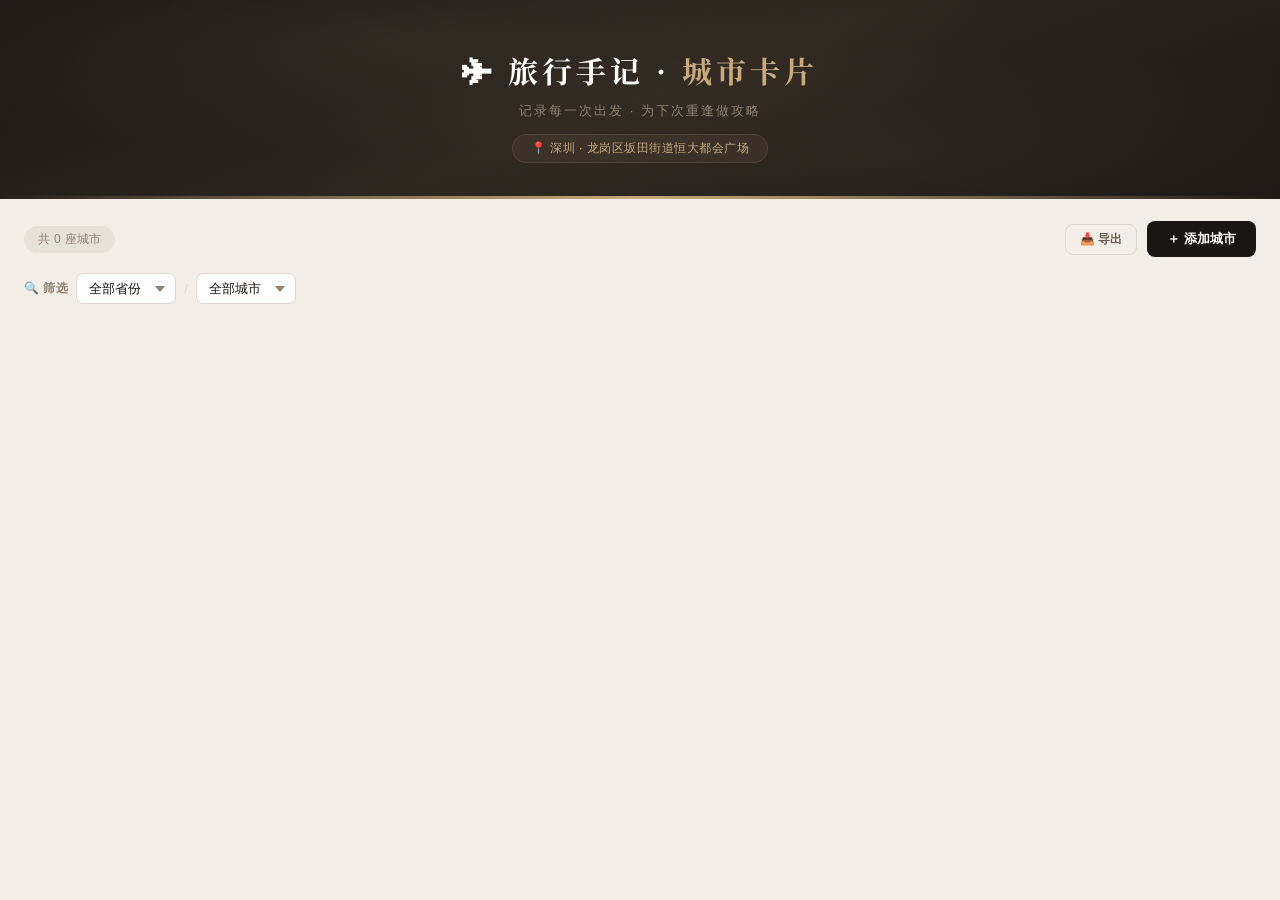
==== index.html @ 2ef93864 "fix: 添加内嵌数据恢复 + localStorage 缓存 — Supabase 离线时也能显示数据" ====
<!DOCTYPE html>
<html lang="zh-CN">
<head>
<meta charset="UTF-8">
<meta name="viewport" content="width=device-width, initial-scale=1.0">
<title>旅行手记 · 城市卡片</title>
<link rel="manifest" href="manifest.json">
<meta name="theme-color" content="#1a1614">
<meta name="apple-mobile-web-app-capable" content="yes">
<meta name="apple-mobile-web-app-status-bar-style" content="black-translucent">
<link rel="apple-touch-icon" href="icon-192.png">
<link rel="preconnect" href="https://fonts.googleapis.com">
<link href="https://fonts.googleapis.com/css2?family=Noto+Serif+SC:wght@600;700&display=swap" rel="stylesheet">
<style>
  *, *::before, *::after { margin: 0; padding: 0; box-sizing: border-box; }

  body {
    font-family: -apple-system, "PingFang SC", "Microsoft YaHei", "Helvetica Neue", sans-serif;
    background: #f3efe8;
    color: #1a1614;
    min-height: 100vh;
  }

  /* ===== Header ===== */
  .header {
    background: linear-gradient(160deg, #1a1614 0%, #2d261f 50%, #1a1614 100%);
    padding: 48px 24px 36px;
    text-align: center;
    position: relative;
    overflow: hidden;
  }
  .header::after {
    content: '';
    position: absolute; bottom: 0; left: 0; right: 0;
    height: 3px;
    background: linear-gradient(90deg, transparent, #c8a97e, transparent);
  }
  .header::before {
    content: '';
    position: absolute; inset: 0;
    background:
      radial-gradient(ellipse at 30% 20%, rgba(200,169,126,0.07) 0%, transparent 50%),
      radial-gradient(ellipse at 70% 80%, rgba(200,169,126,0.05) 0%, transparent 50%);
  }
  .header h1 {
    font-size: 30px; font-weight: 700; color: #fff;
    letter-spacing: 4px; position: relative;
    font-family: "Noto Serif SC", serif;
  }
  .header h1 span { color: #c8a97e; }
  .header .sub {
    color: #908070; margin-top: 10px;
    font-size: 13px; letter-spacing: 2px; position: relative;
  }
  .header .home-tag {
    display: inline-block; margin-top: 14px;
    padding: 5px 18px;
    background: rgba(200,169,126,0.08);
    border: 1px solid rgba(200,169,126,0.15);
    border-radius: 20px;
    color: #c8a97e; font-size: 12px;
    letter-spacing: 0.5px; position: relative;
  }

  /* ===== Toolbar ===== */
  .toolbar {
    max-width: 1280px; margin: 0 auto; padding: 22px 24px 0;
    display: flex; justify-content: flex-end; align-items: center; gap: 10px; flex-wrap: wrap;
  }
  .city-count {
    font-size: 12px; color: #908070; margin-right: auto;
    background: #e8e1d8; padding: 5px 14px; border-radius: 20px;
    letter-spacing: 0.3px;
  }
  .btn {
    padding: 9px 20px; border: none; border-radius: 8px;
    cursor: pointer; font-size: 13px; font-weight: 600;
    transition: all 0.25s; display: inline-flex; align-items: center; gap: 5px;
  }
  .btn-primary {
    background: #1a1614; color: #fff;
  }
  .btn-primary:hover { background: #2d261f; transform: translateY(-1px); box-shadow: 0 4px 16px rgba(26,22,20,0.2); }
  .btn-outline { background: transparent; color: #6b5d4f; border: 1px solid #ddd6ce; }
  .btn-outline:hover { background: #e8e1d8; border-color: #c8b8a8; }
  .btn-gold { background: #c8a97e; color: #fff; }
  .btn-gold:hover { background: #b8956a; transform: translateY(-1px); box-shadow: 0 4px 12px rgba(200,169,126,0.3); }
  .btn-sm { padding: 6px 14px; font-size: 12px; }

  /* ===== Filter Bar ===== */
  .filter-bar {
    max-width: 1280px; margin: 16px auto 0; padding: 0 24px;
    display: flex; align-items: center; gap: 8px;
  }
  .filter-bar label {
    font-size: 12px; font-weight: 600; color: #908070;
    letter-spacing: 0.5px; white-space: nowrap;
  }
  .filter-bar select {
    padding: 7px 28px 7px 12px; border: 1px solid #ddd6ce;
    border-radius: 7px; font-size: 13px; font-family: inherit;
    background: #fff url("data:image/svg+xml,%3Csvg xmlns='http://www.w3.org/2000/svg' width='10' height='6'%3E%3Cpath d='M0 0l5 6 5-6z' fill='%23908070'/%3E%3C/svg%3E") no-repeat right 10px center;
    cursor: pointer; transition: all 0.2s; min-width: 100px;
    appearance: none; color: #1a1614;
  }
  .filter-bar select:focus { outline: none; border-color: #c8a97e; box-shadow: 0 0 0 3px rgba(200,169,126,0.1); }
  .filter-bar .sep { color: #ddd6ce; font-size: 13px; }

  /* ===== Grid ===== */
  .grid {
    max-width: 1280px; margin: 20px auto; padding: 0 24px 48px;
    display: grid; grid-template-columns: repeat(auto-fill, minmax(370px, 1fr)); gap: 20px;
  }

  /* ===== Card ===== */
  .card {
    background: #fff; border-radius: 14px; overflow: hidden;
    box-shadow: 0 1px 3px rgba(0,0,0,0.04), 0 6px 20px rgba(0,0,0,0.05);
    transition: transform 0.3s, box-shadow 0.3s;
    position: relative;
  }
  .card::before {
    content: ''; position: absolute; top: 0; left: 0; right: 0;
    height: 3px;
    background: linear-gradient(90deg, #c8a97e, #dcc4a0, #c8a97e);
    opacity: 0;
    transition: opacity 0.3s;
  }
  .card:hover { transform: translateY(-4px); box-shadow: 0 6px 16px rgba(0,0,0,0.06), 0 16px 48px rgba(0,0,0,0.08); }
  .card:hover::before { opacity: 1; }

  .card-head {
    padding: 22px 22px 16px;
    background: linear-gradient(135deg, #faf8f6, #f3efe8);
    display: flex; justify-content: space-between; align-items: flex-start;
  }
  .card-head .name {
    font-size: 22px; font-weight: 700; color: #1a1614;
    letter-spacing: 1px;
  }
  .card-head .name-en {
    font-size: 11px; color: #b0a090; letter-spacing: 1.5px;
    margin-top: 2px; text-transform: uppercase; font-weight: 500;
  }

  .card-actions { display: flex; gap: 4px; opacity: 0; transition: opacity 0.25s; }
  .card:hover .card-actions { opacity: 1; }
  .btn-icon {
    width: 28px; height: 28px; border: none; border-radius: 6px;
    cursor: pointer; font-size: 13px; transition: all 0.2s;
    background: transparent; color: #b0a090;
    display: flex; align-items: center; justify-content: center;
  }
  .btn-icon:hover { background: #fff; color: #1a1614; }
  .btn-icon.danger:hover { background: #fde8e8; color: #dc2626; }

  .card-body { padding: 16px 22px 22px; display: flex; flex-direction: column; gap: 10px; }

  /* ===== Distance ===== */
  .info-block.distance {
    background: linear-gradient(135deg, #faf8f6, #f3efe8);
    padding: 13px 16px; border-radius: 10px;
    border-left: 3px solid #c8a97e;
  }
  .info-block.distance .label {
    font-size: 11px; font-weight: 600; color: #908070;
    letter-spacing: 0.5px; margin-bottom: 4px;
    display: flex; align-items: center; gap: 4px;
  }
  .info-block.distance .label .route { color: #c8a97e; font-weight: 700; }
  .info-block.distance .value { font-size: 15px; font-weight: 600; color: #1a1614; }

  /* ===== Info Grid ===== */
  .info-grid { display: grid; grid-template-columns: 1fr 1fr; gap: 8px; }
  .info-cell {
    background: #faf8f6; border-radius: 10px; padding: 11px 13px;
    transition: background 0.15s;
  }
  .info-cell:hover { background: #f3efe8; }
  .info-cell.full { grid-column: 1 / -1; }

  .info-cell .label {
    font-size: 10px; font-weight: 700; color: #b0a090;
    letter-spacing: 0.8px; margin-bottom: 6px;
    text-transform: uppercase; display: flex; align-items: center; gap: 4px;
  }

  /* ===== Place Entries ===== */
  .place-list { display: flex; flex-direction: column; gap: 5px; }

  .place-entry {
    background: #fff; border-radius: 7px; padding: 7px 10px;
    border-left: 3px solid #e0d7ce;
    width: 100%; transition: background 0.15s;
  }
  .place-entry:hover { background: #faf8f6; }
  a.place-entry { text-decoration: none; color: inherit; display: block; cursor: pointer; }
  a.place-entry:hover { background: #e4dcd2; border-left-color: #c8a97e; }
  a.place-entry .p-addr::after { content: ' ↗'; font-size: 10px; color: #c8a97e; }
  .place-entry .p-name { font-size: 13px; font-weight: 600; color: #1a1614; }
  .place-entry .p-addr {
    font-size: 11px; color: #6b5d4f; margin-top: 2px;
    line-height: 1.4; padding-left: 2px;
  }
  .place-entry .p-addr::before { content: '📍 '; }

  .place-entry.no-addr {
    border-left-color: #ddd6ce; padding: 5px 10px;
    display: inline-block; width: auto;
  }
  .place-entry.no-addr .p-name { font-size: 13px; font-weight: 500; }
  a.place-entry.no-addr { cursor: pointer; text-decoration: none; color: inherit; display: inline-block; }
  a.place-entry.no-addr:hover { background: #e4dcd2; border-left-color: #c8a97e; }
  a.place-entry.no-addr .p-name::after { content: " ↗"; font-size: 10px; color: #c8a97e; }

  .tag-list { display: flex; flex-wrap: wrap; gap: 4px; }
  .tag {
    display: inline-block; background: #fff; padding: 3px 9px;
    border-radius: 5px; font-size: 12px; color: #1a1614;
    box-shadow: 0 1px 2px rgba(0,0,0,0.04);
    transition: background 0.15s;
  }
  .tag:hover { background: #f3efe8; }

  .text-value { font-size: 13px; line-height: 1.5; color: #1a1614; }

  .info-cell.full .place-list { flex-direction: row; flex-wrap: wrap; }
  .info-cell.full .place-entry { width: auto; flex: 1 1 auto; min-width: 130px; }

  /* ===== Province Section ===== */
  .province-header {
    grid-column: 1 / -1;
    display: flex; align-items: center; gap: 12px;
    margin: 12px 0 4px; padding: 14px 0 0;
    position: relative;
  }
  .province-header::before {
    content: ''; position: absolute; top: 0; left: 0; right: 0;
    height: 1px;
    background: linear-gradient(90deg, #e0d7ce, #e0d7ce 60%, transparent);
  }
  .province-header:first-of-type::before { display: none; }
  .province-header:first-of-type { margin-top: 0; }

  .province-header .icon {
    width: 30px; height: 30px;
    background: linear-gradient(135deg, #c8a97e, #b8956a);
    border-radius: 7px;
    display: flex; align-items: center; justify-content: center;
    font-size: 15px; color: #fff; flex-shrink: 0;
  }
  .province-header .name {
    font-size: 16px; font-weight: 700; color: #1a1614;
    letter-spacing: 1px;
  }
  .province-header .count {
    font-size: 11px; color: #908070;
    background: #e8e1d8; padding: 2px 10px; border-radius: 10px;
    margin-left: auto; font-weight: 500;
  }

  /* ===== Loading ===== */
  .loading-state {
    grid-column: 1 / -1; text-align: center;
    padding: 80px 20px; color: #b0a090;
    display: none;
  }
  .loading-state.show { display: block; }
  .loading-state .spinner {
    width: 28px; height: 28px; margin: 0 auto 14px;
    border: 3px solid #e8e1d8;
    border-top-color: #c8a97e;
    border-radius: 50%;
    animation: spin 0.8s linear infinite;
  }
  @keyframes spin { to { transform: rotate(360deg); } }

  /* ===== Empty ===== */
  .empty-state {
    grid-column: 1 / -1; text-align: center;
    padding: 80px 20px; color: #b0a090;
  }
  .empty-state .icon { font-size: 48px; margin-bottom: 14px; opacity: 0.6; }
  .empty-state h3 { font-size: 17px; color: #6b5d4f; margin-bottom: 6px; font-weight: 600; }

  /* ===== Modal ===== */
  .modal-overlay {
    display: none; position: fixed; inset: 0;
    background: rgba(26,22,20,0.5); z-index: 100;
    align-items: flex-start; justify-content: center;
    backdrop-filter: blur(6px); padding: 40px 20px;
    overflow-y: auto;
  }
  .modal-overlay.active { display: flex; }

  .modal {
    background: #fff; border-radius: 16px;
    width: 100%; max-width: 580px;
    margin-top: 20px;
    box-shadow: 0 25px 80px rgba(26,22,20,0.2);
    overflow: hidden;
    animation: modalIn 0.25s ease-out;
  }
  @keyframes modalIn {
    from { opacity: 0; transform: translateY(20px); }
    to { opacity: 1; transform: translateY(0); }
  }

  .modal-head {
    padding: 20px 28px 16px;
    border-bottom: 1px solid #eee8e0;
    display: flex; justify-content: space-between; align-items: center;
  }
  .modal-head .title { font-size: 17px; font-weight: 700; color: #1a1614; }
  .modal-head .close-btn {
    width: 28px; height: 28px; border: none; border-radius: 6px;
    background: transparent; cursor: pointer; font-size: 16px;
    color: #b0a090; transition: all 0.15s;
    display: flex; align-items: center; justify-content: center;
  }
  .modal-head .close-btn:hover { background: #f3efe8; color: #1a1614; }

  .modal-body { padding: 22px 28px 28px; max-height: 70vh; overflow-y: auto; }

  /* ===== Smart Paste ===== */
  .smart-paste {
    background: #faf8f6; border-radius: 10px; overflow: hidden;
    margin-bottom: 20px; border: 1px solid #eee8e0;
  }
  .smart-paste-header {
    padding: 12px 16px; cursor: pointer;
    display: flex; justify-content: space-between; align-items: center;
    user-select: none; font-size: 13px; font-weight: 600; color: #6b5d4f;
    transition: background 0.15s;
  }
  .smart-paste-header:hover { background: #f3efe8; }
  .smart-paste-header .arrow { transition: transform 0.2s; font-size: 11px; color: #b0a090; }
  .smart-paste-header.open .arrow { transform: rotate(90deg); }

  .smart-paste-body { display: none; padding: 0 16px 16px; }
  .smart-paste-body.open { display: block; }

  .smart-paste textarea {
    width: 100%; padding: 12px; border: 1px solid #ddd6ce;
    border-radius: 8px; font-size: 13px; font-family: inherit;
    background: #fff; resize: vertical; min-height: 140px; line-height: 1.6;
    transition: border 0.2s;
  }
  .smart-paste textarea:focus { outline: none; border-color: #c8a97e; box-shadow: 0 0 0 3px rgba(200,169,126,0.08); }
  .smart-paste .hint {
    font-size: 11px; color: #908070; margin: 8px 0 10px; line-height: 1.6;
  }
  .smart-paste .hint code {
    background: #e8e1d8; padding: 1px 6px; border-radius: 3px; font-size: 11px; color: #6b5d4f;
  }
  .smart-paste-actions { display: flex; gap: 8px; }

  /* ===== Form ===== */
  .form-section-title {
    font-size: 12px; font-weight: 700; color: #6b5d4f;
    margin-bottom: 14px; letter-spacing: 0.5px;
    display: flex; align-items: center; gap: 6px;
  }
  .form-section-title::after { content: ''; flex: 1; height: 1px; background: #eee8e0; margin-left: 8px; }

  .form-group { margin-bottom: 14px; }
  .form-group:last-child { margin-bottom: 0; }
  .form-group label {
    display: block; font-size: 12px; font-weight: 600;
    color: #6b5d4f; margin-bottom: 4px; letter-spacing: 0.3px;
  }
  .form-group input,
  .form-group textarea {
    width: 100%; padding: 9px 12px; border: 1px solid #ddd6ce;
    border-radius: 7px; font-size: 13px; font-family: inherit;
    background: #faf8f6; transition: all 0.2s; resize: vertical;
  }
  .form-group select {
    width: 100%; padding: 9px 28px 9px 10px; border: 1px solid #ddd6ce;
    border-radius: 7px; font-size: 13px; font-family: inherit;
    background: #faf8f6 url("data:image/svg+xml,%3Csvg xmlns='http://www.w3.org/2000/svg' width='10' height='6'%3E%3Cpath d='M0 0l5 6 5-6z' fill='%23908070'/%3E%3C/svg%3E") no-repeat right 10px center;
    transition: all 0.2s; appearance: none; cursor: pointer;
  }
  .form-group select:focus,
  .form-group input:focus,
  .form-group textarea:focus {
    outline: none; border-color: #c8a97e; background: #fff;
    box-shadow: 0 0 0 3px rgba(200,169,126,0.1);
  }
  .form-group textarea { min-height: 50px; }
  .form-group .field-hint { font-size: 11px; color: #b0a090; margin-top: 3px; }
  .form-row { display: grid; grid-template-columns: 1fr 1fr; gap: 14px; }

  .modal-foot {
    padding: 16px 28px 20px;
    border-top: 1px solid #eee8e0;
    display: flex; gap: 10px; justify-content: flex-end;
  }
  .btn-secondary { background: #f0e8df; color: #4a3f35; }
  .btn-secondary:hover { background: #e0d7ce; }

  /* ===== Toast ===== */
  .toast {
    position: fixed; bottom: 28px; left: 50%;
    transform: translateX(-50%) translateY(80px);
    background: #1a1614; color: #fff;
    padding: 10px 22px; border-radius: 8px;
    font-size: 13px; opacity: 0; transition: all 0.35s;
    z-index: 200; pointer-events: none;
    box-shadow: 0 4px 24px rgba(26,22,20,0.25);
  }
  .toast.show { opacity: 1; transform: translateX(-50%) translateY(0); }

  /* ===== Responsive ===== */
  @media (max-width: 768px) {
    .grid { grid-template-columns: 1fr; gap: 14px; padding: 0 16px 32px; }
    .info-grid { grid-template-columns: 1fr; }
    .form-row { grid-template-columns: 1fr; }
    .header h1 { font-size: 22px; }
    .toolbar { flex-direction: column; align-items: stretch; padding: 16px 16px 0; }
    .city-count { text-align: center; }
    .toolbar .btn { justify-content: center; }
    .filter-bar { flex-wrap: wrap; }
    .filter-bar select { min-width: 80px; flex: 1; }
    .modal { margin-top: 0; }
    .modal-body { padding: 18px 20px 22px; }
    .modal-foot { padding: 14px 20px 18px; }
    .card-head .name { font-size: 19px; }
    .card-actions { opacity: 1; }
  }

  ::-webkit-scrollbar { width: 4px; }
  ::-webkit-scrollbar-track { background: transparent; }
  ::-webkit-scrollbar-thumb { background: #ddd6ce; border-radius: 2px; }
  ::-webkit-scrollbar-thumb:hover { background: #c8b8a8; }

  @media (max-width: 480px) {
    .card-body { padding: 12px 14px 16px; }
    .info-grid { gap: 6px; }
    .info-cell { padding: 9px 11px; }
    .form-group { margin-bottom: 12px; }
  }

  /* ===== Card fade-in ===== */
  .card { animation: cardFadeIn 0.4s ease-out both; }
  @keyframes cardFadeIn {
    from { opacity: 0; transform: translateY(8px); }
    to { opacity: 1; transform: translateY(0); }
  }
</style>
</head>
<body>

<!-- ===== Header ===== -->
<div class="header">
  <h1>✈ 旅行手记 · <span>城市卡片</span></h1>
  <p class="sub">记录每一次出发 · 为下次重逢做攻略</p>
  <span class="home-tag">📍 深圳 · 龙岗区坂田街道恒大都会广场</span>
</div>

<!-- ===== Toolbar ===== -->
<div class="toolbar">
  <div class="city-count" id="cityCount">共 0 座城市</div>
  <button class="btn btn-outline btn-sm" onclick="exportData()">📥 导出</button>
  <button class="btn btn-outline btn-sm" id="undoBtn" onclick="undo()" style="display:none">↩ 撤销</button>
  <button class="btn btn-primary" onclick="openAddModal()">＋ 添加城市</button>
</div>

<!-- ===== Filter Bar ===== -->
<div class="filter-bar" id="filterBar">
  <label>🔍 筛选</label>
  <select id="filterProvince" onchange="onFilterChange()">
    <option value="">全部省份</option>
  </select>
  <span class="sep">/</span>
  <select id="filterCity" onchange="onFilterChange()">
    <option value="">全部城市</option>
  </select>
</div>

<!-- ===== Grid ===== -->
<div class="grid" id="grid">
  <div class="loading-state" id="loadingState">
    <div class="spinner"></div>
    <span>加载中...</span>
  </div>
</div>

<!-- ===== Toast ===== -->
<div class="toast" id="toast"></div>

<!-- ===== Modal ===== -->
<div class="modal-overlay" id="modal">
  <div class="modal">
    <div class="modal-head">
      <span class="title" id="modalTitle">添加城市</span>
      <button class="close-btn" onclick="closeModal()">✕</button>
    </div>

    <div class="modal-body">
      <input type="hidden" id="editIndex" value="">

      <!-- Smart Paste -->
      <div class="smart-paste" id="smartPaste">
        <div class="smart-paste-header" onclick="toggleSmartPaste()">
          <span>⚡ 智能粘贴</span>
          <span class="arrow">▶</span>
        </div>
        <div class="smart-paste-body" id="smartPasteBody">
          <div class="hint">
            粘贴你的旅行笔记，自动解析填入下方表单。标准格式：<br>
            <code>省份名：</code><br>
            <code>城市名：</code><br>
            <code>距离：xxx</code> <code>景点：xx（地址）/ xx</code><br>
            <code>餐饮：xx（地址）/ xx</code> <code>美食：xxx</code><br>
            <code>住宿：xx（地址）/ xx</code> <code>月份：xxx</code>
          </div>
          <textarea id="smartInput" placeholder="例如：

福建：
厦门：
距离：560公里（6小时）
景点：鼓浪屿（厦门市思明区鼓浪屿）/ 园林博览苑（厦门市集美区）
餐饮：老张饭店（厦门市海沧区嵩屿南路）
美食：捞汁螺/水煮三鲜/姜母鸭
住宿：鹭海湾海景酒店（厦门市海沧区嵩屿码头）
月份：10月-11月"></textarea>
          <div class="smart-paste-actions">
            <button class="btn btn-gold btn-sm" onclick="parseSmartInput()">→ 解析填写</button>
            <button class="btn btn-outline btn-sm" onclick="clearSmartInput()">清空</button>
          </div>
        </div>
      </div>

      <!-- Manual Form -->
      <div class="form-section-title">📝 手动填写</div>

      <div class="form-row" style="grid-template-columns: 100px 1fr 1fr;">
        <div class="form-group">
          <label>🌏 省份 <span style="color:#dc2626;">*</span></label>
          <select id="fProvince" onchange="populateCities()">
            <option value="">选择省份</option>
          </select>
        </div>
        <div class="form-group">
          <label>🏙 城市名称 <span style="color:#dc2626;">*</span></label>
          <select id="fCity" disabled onchange="citySelectChanged()">
            <option value="">请先选择省份</option>
          </select>
          <div id="fCityCustomGroup" style="display:none;margin-top:6px;">
            <input id="fCityCustom" placeholder="手动输入城市名称" style="width:100%;padding:9px 12px;border:1px solid #ddd6ce;border-radius:7px;font-size:13px;font-family:inherit;background:#faf8f6;">
          </div>
        </div>
        <div class="form-group">
          <label>🏙 英文名（可选）</label>
          <input id="fCityEn" placeholder="Guangzhou">
        </div>
      </div>

      <div class="form-group">
        <label>🚗 距离 · 深圳家 → 目的地市政府</label>
        <textarea id="fDistance" placeholder="例：560公里（约6小时）" rows="1"></textarea>
      </div>

      <div class="form-row">
        <div class="form-group">
          <label>🎯 景点</label>
          <textarea id="fAttractions" placeholder="鼓浪屿（厦门市思明区鼓浪屿）" rows="2"></textarea>
          <div class="field-hint">括号内写完整地址，多个用逗号分隔</div>
        </div>
        <div class="form-group">
          <label>🍽 餐饮</label>
          <textarea id="fRestaurants" placeholder="老张饭店（厦门市海沧区嵩屿南路）" rows="2"></textarea>
          <div class="field-hint">括号内写完整地址，多个用逗号分隔</div>
        </div>
      </div>

      <div class="form-row">
        <div class="form-group">
          <label>🌮 美食</label>
          <textarea id="fFoods" placeholder="捞汁螺, 水煮三鲜, 姜母鸭" rows="2"></textarea>
        </div>
        <div class="form-group">
          <label>🏨 住宿</label>
          <textarea id="fAccommodation" placeholder="鹭海湾海景酒店（厦门市海沧区嵩屿码头）" rows="2"></textarea>
          <div class="field-hint">括号内写完整地址，多个用逗号分隔</div>
        </div>
      </div>

      <div class="form-group">
        <label>📅 最佳月份 / 季节</label>
        <textarea id="fMonths" placeholder="例：10月-11月" rows="1"></textarea>
      </div>
    </div>

    <div class="modal-foot">
      <button class="btn btn-secondary" onclick="closeModal()">← 返回</button>
      <button class="btn btn-primary" onclick="saveCity()">💾 一键保存</button>
      <span style="font-size:11px;color:#b0a090;align-self:center;">⌘+Enter 保存 · ⌘+Z 撤销</span>
    </div>
  </div>
</div>

<script>
// ===== Supabase Config =====
const SUPABASE_URL = 'https://fmqthtgtzcsvjcfxfhce.supabase.co';
const SUPABASE_ANON_KEY = 'eyJhbGciOiJIUzI1NiIsInR5cCI6IkpXVCJ9.eyJpc3MiOiJzdXBhYmFzZSIsInJlZiI6ImZtcXRodGd0emNzdmpjZnhmaGNlIiwicm9sZSI6ImFub24iLCJpYXQiOjE3Nzc0NTAwOTEsImV4cCI6MjA5MzAyNjA5MX0.-N-P-Va9RuMlnYyy1S9ikvWGksGaHXGQwORzgySoLeA';

function supabaseHeaders() {
  return { 'apikey': SUPABASE_ANON_KEY, 'Authorization': `Bearer ${SUPABASE_ANON_KEY}`, 'Content-Type': 'application/json' };
}

async function supabaseFetch() {
  const res = await fetch(`${SUPABASE_URL}/rest/v1/travel_cities?order=id.asc`, { headers: supabaseHeaders() });
  if (!res.ok) throw new Error(`Supabase fetch ${res.status}`);
  return res.json();
}

async function supabaseInsert(data) {
  const res = await fetch(`${SUPABASE_URL}/rest/v1/travel_cities`, {
    method: 'POST', headers: { ...supabaseHeaders(), Prefer: 'return=representation' }, body: JSON.stringify(data),
  });
  if (!res.ok) throw new Error(`Supabase insert ${res.status}`);
  return res.json();
}

async function supabaseUpdate(id, data) {
  const res = await fetch(`${SUPABASE_URL}/rest/v1/travel_cities?id=eq.${id}`, {
    method: 'PATCH', headers: { ...supabaseHeaders(), Prefer: 'return=representation' }, body: JSON.stringify(data),
  });
  if (!res.ok) throw new Error(`Supabase update ${res.status}`);
  return res.json();
}

async function supabaseDelete(id) {
  const res = await fetch(`${SUPABASE_URL}/rest/v1/travel_cities?id=eq.${id}`, {
    method: 'DELETE', headers: supabaseHeaders(),
  });
  if (!res.ok) throw new Error(`Supabase delete ${res.status}`);
}

function toCamelCase(row) {
  return { id: row.id, province: row.province, city: row.city, cityEn: row.city_en || '', distance: row.distance || '', attractions: row.attractions || '', restaurants: row.restaurants || '', foods: row.foods || '', accommodation: row.accommodation || '', months: row.months || '' };
}

function toSnakeCase(d) {
  return { province: d.province, city: d.city, city_en: d.cityEn || '', distance: d.distance || '', attractions: d.attractions || '', restaurants: d.restaurants || '', foods: d.foods || '', accommodation: d.accommodation || '', months: d.months || '' };
}

// ===== Sample Data =====
const PROVINCES = [
  '广东', '广西', '海南', '福建', '江西', '湖南',
  '湖北', '四川', '贵州', '云南', '浙江', '江苏',
  '上海', '北京', '天津', '重庆',
  '安徽', '河南', '河北', '山东', '山西', '陕西',
  '甘肃', '辽宁', '吉林', '黑龙江',
  '内蒙古', '新疆', '西藏', '青海', '宁夏',
  '香港', '澳门', '台湾', '海外'
];

function populateProvinces() {
  const sel = document.getElementById('fProvince');
  sel.innerHTML = '<option value="">选择省份</option>';
  PROVINCES.forEach(p => {
    const opt = document.createElement('option');
    opt.value = p; opt.textContent = p;
    sel.appendChild(opt);
  });
}

const DEFAULT_DATA = [
  {
    province: '广东', city: '广州', cityEn: 'Guangzhou',
    distance: '约145公里（约2小时）',
    attractions: '广州塔（广州市海珠区阅江西路222号）, 沙面（广州市荔湾区沙面大街）, 陈家祠（广州市荔湾区中山七路）, 白云山（广州市白云区广园中路）',
    restaurants: '炳胜品味（广州市天河区天河路385号）, 点都德（广州市荔湾区龙津中路567号）, 陶陶居（广州市荔湾区上下九第十甫路20号）',
    foods: '肠粉, 煲仔饭, 白切鸡, 烧鹅, 虾饺',
    accommodation: '天河区（广州市天河区·繁华商圈）, 越秀区（广州市越秀区·老城韵味）, 珠江新城（广州市天河区珠江新城CBD）',
    months: '10月-12月（秋高气爽）'
  },
  {
    province: '湖南', city: '长沙', cityEn: 'Changsha',
    distance: '约800公里（约8小时）',
    attractions: '岳麓山（长沙市岳麓区登高路58号）, 橘子洲（长沙市岳麓区橘子洲头2号）, 太平街（长沙市天心区太平街）, 湖南省博物馆（长沙市开福区东风路50号）',
    restaurants: '费大厨辣椒炒肉（长沙市芙蓉区黄兴中路）, 茶颜悦色（长沙市芙蓉区五一广场）, 超级文和友（长沙市天心区湘江中路36号）',
    foods: '臭豆腐, 糖油粑粑, 口味虾, 剁椒鱼头, 米粉',
    accommodation: '五一广场（长沙市芙蓉区五一广场商圈）, 湘江路（长沙市天心区湘江中路沿线）',
    months: '3月-5月、9月-11月'
  },
  {
    province: '四川', city: '成都', cityEn: 'Chengdu',
    distance: '约1700公里（约18小时）',
    attractions: '大熊猫基地（成都市成华区熊猫大道1375号）, 宽窄巷子（成都市青羊区长顺街）, 锦里（成都市武侯区武侯祠大街231号）, 都江堰（成都市都江堰市公园路）',
    restaurants: '陈麻婆豆腐（成都市青羊区青华路19号）, 蜀大侠火锅（成都市锦江区春熙路）, 马旺子川菜馆（成都市锦江区中纱帽街8号）',
    foods: '火锅, 串串, 担担面, 夫妻肺片, 冰粉',
    accommodation: '春熙路（成都市锦江区春熙路商圈）, 锦江区（成都市锦江区）, 太古里（成都市锦江区中纱帽街）',
    months: '3月-6月、9月-11月（春秋最佳）'
  },
  {
    province: '福建', city: '厦门', cityEn: 'Xiamen',
    distance: '约560公里（约6小时）',
    attractions: '鼓浪屿（厦门市思明区鼓浪屿）, 园林博览苑（厦门市集美区集杏海堤66号）, 厦门大学（厦门市思明区思明南路422号）',
    restaurants: '202特色排档（厦门市思明区环岛南路）, 临家闽南菜（厦门市思明区曾厝垵）, 堂宴（厦门市思明区中山路）',
    foods: '沙茶面, 海蛎煎, 土笋冻, 姜母鸭, 花生汤',
    accommodation: '鹭海湾海景酒店（厦门市海沧区嵩屿码头）, 思明区（厦门市思明区中山路周边）, 鼓浪屿（厦门市思明区鼓浪屿民宿）',
    months: '3月-5月、10月-12月'
  },
  {
    province: '海南', city: '三亚', cityEn: 'Sanya',
    distance: '约1000公里（约11小时）',
    attractions: '亚龙湾（三亚市吉阳区亚龙湾国家旅游度假区）, 天涯海角（三亚市天涯区天涯镇）, 蜈支洲岛（三亚市海棠区蜈支洲岛）, 鹿回头（三亚市吉阳区鹿回头路）',
    restaurants: '林姐香味海鲜（三亚市天涯区新民街139号）, 阿浪海鲜（三亚市吉阳区亚龙湾）, 嗲嗲的椰子鸡（三亚市天涯区兰海路）',
    foods: '文昌鸡, 椰子鸡, 海鲜大餐, 清补凉, 芒果',
    accommodation: '亚龙湾（三亚市吉阳区亚龙湾·沙滩最优）, 海棠湾（三亚市海棠区·高端度假酒店群）',
    months: '11月-次年4月（冬季避寒）'
  },
  {
    province: '香港', city: '香港', cityEn: 'Hong Kong',
    distance: '约50公里（约1小时·经深圳湾口岸）',
    attractions: '维多利亚港（香港九龙半岛与香港岛之间）, 太平山顶（香港中环太平山顶）, 迪士尼乐园（香港大屿山竹篙湾）, 海洋公园（香港港岛黄竹坑道）',
    restaurants: '添好运（香港深水埗福荣街9号）, 镛记酒家（香港中环威灵顿街32号）, 九记牛腩（香港中环歌赋街21号）, 兰芳园（香港尖沙咀弥敦道）',
    foods: '叉烧, 云吞面, 蛋挞, 丝袜奶茶, 烧腊',
    accommodation: '尖沙咀（香港九龙尖沙咀·维港景观）, 中环（香港中环·高端酒店）, 铜锣湾（香港港岛铜锣湾·购物便利）, 旺角（香港九龙旺角·平价选择）',
    months: '10月-次年2月（凉爽干燥）'
  }
];

// ===== State =====
let cities = [];

// ===== Local Cache =====
const CACHE_KEY = 'travel_cities_cache';

function saveToLocalCache() {
  try { localStorage.setItem(CACHE_KEY, JSON.stringify(cities)); } catch(e) {}
}

function loadFromLocalCache() {
  try {
    const saved = localStorage.getItem(CACHE_KEY);
    if (saved) {
      const c = JSON.parse(saved);
      return c.map(item => ({
        id: item.id || null, province: item.province || '', city: item.city || '',
        cityEn: item.cityEn || '', distance: item.distance || '',
        attractions: item.attractions || '', restaurants: item.restaurants || '',
        foods: item.foods || '', accommodation: item.accommodation || '', months: item.months || ''
      }));
    }
  } catch(e) {}
  return null;
}

// ===== Embedded recovery from Supabase cloud data =====
const EMBEDDED_CITIES = [{"id":28,"province":"福建","city":"厦门","cityEn":"","distance":"560公里（6小时）","attractions":"鼓浪屿（厦门市思明区鼓浪屿）, 园林博览苑（厦门市集美区集杏海堤66号）","restaurants":"老张饭店（嵩屿南路）","foods":"捞汁螺, 水煮三鲜, 姜母鸭","accommodation":"鹭海湾海景酒店（嵩屿码头）","months":"10-11月"},{"id":29,"province":"广东","city":"汕尾","cityEn":"","distance":"150公里（2小时）","attractions":"红海湾（汕尾市城区红海湾经济开发区）, 海滨栈道（汕尾市城区海滨街）","restaurants":"潮园海鲜砂锅粥","foods":"九肚鱼, 虾饼","accommodation":"","months":""},{"id":30,"province":"广东","city":"汕头","cityEn":"","distance":"330公里（3.5小时）","attractions":"海滨路（汕头市金平区海滨路）","restaurants":"雄盛李记牛肉火锅（杏花总店）","foods":"吊龙, 普宁豆腐","accommodation":"","months":""},{"id":31,"province":"广东","city":"中山","cityEn":"","distance":"110公里（1.5小时）","attractions":"","restaurants":"鸽鸟轩（东凤店）","foods":"脆皖鱼, 乳鸽, 鸽肾","accommodation":"","months":""},{"id":32,"province":"云南","city":"临沧","cityEn":"","distance":"1800公里（20小时）","attractions":"","restaurants":"玉芬食堂老院餐厅","foods":"干煸肥肠, 干巴, 炒牛肉","accommodation":"临沧铂悦酒店（适合中转）","months":""},{"id":33,"province":"云南","city":"红河","cityEn":"","distance":"1350公里（15小时）","attractions":"东风韵景区（红河哈尼族彝族自治州弥勒市东风韵）","restaurants":"","foods":"野生菌火锅, 烤肉, 石榴","accommodation":"东风韵景区内（含门票）","months":""},{"id":34,"province":"云南","city":"德宏","cityEn":"","distance":"2100公里（24小时）","attractions":"金塔银塔（德宏傣族景颇族自治州芒市金塔大街）, 珍奇园（德宏州芒市仙池路）, 一寨两国（德宏州瑞丽市银井）, 梁河温泉（德宏州梁河县）","restaurants":"","foods":"芒果炒牛肉, 热带水果","accommodation":"芒市宾馆, 南甸伴山温泉酒店","months":""},{"id":35,"province":"广西","city":"钦州","cityEn":"","distance":"660公里（7小时）","attractions":"三娘湾（钦州市钦南区三娘湾旅游区）","restaurants":"板城梅姐, 鸿发海鲜市场","foods":"生蚝, 海鲜粥, 烧烤, 水果","accommodation":"钦州万国饭店","months":""},{"id":36,"province":"广西","city":"柳州","cityEn":"","distance":"640公里（7小时）","attractions":"窑埠古镇（柳州市鱼峰区蟠龙路9号）","restaurants":"螺将军螺蛳楼","foods":"螺蛳粉, 螺蛳鸡","accommodation":"窑埠古镇内","months":""},{"id":41,"province":"广东","city":"深圳","cityEn":"","distance":"","attractions":"世界之窗","restaurants":"原石坂田万科广场","foods":"","accommodation":"","months":""},{"id":42,"province":"湖北","city":"鄂州","cityEn":"古武昌","distance":"1000公里（11小时）","attractions":"鄂州凤凰广场","restaurants":"荣凤酒楼","foods":"清蒸武昌鱼，藕带，小龙虾，烤猪蹄","accommodation":"芸朵酒店（鄂州市政府店）","months":"5月"},{"id":43,"province":"江西","city":"吉安","cityEn":"古庐陵","distance":"600公里（7小时）","attractions":"滨江生态公园","restaurants":"","foods":"永新血鸭，井冈山竹笋，永安豆腐，万安鱼头","accommodation":"万庭酒店","months":"5月"},{"id":44,"province":"湖北","city":"黄冈","cityEn":"古黄州","distance":"1000公里（11小时）","attractions":"遗爱湖公园，承天寺，赤壁怀古","restaurants":"","foods":"","accommodation":"","months":""},{"id":45,"province":"湖北","city":"武汉","cityEn":"武昌/汉口","distance":"1050公里（11小时）","attractions":"东湖公园，黄鹤楼，武汉长江大桥","restaurants":"周黑鸭","foods":"周黑鸭","accommodation":"","months":""},{"id":46,"province":"河南","city":"许昌","cityEn":"","distance":"1450公里（15小时）","attractions":"曹魏古城南城门","restaurants":"禹州十三碗","foods":"红烧鲤鱼","accommodation":"三国大酒店，许昌大酒店","months":""},{"id":47,"province":"河南","city":"郑州","cityEn":"","distance":"1550公里（16小时）","attractions":"中原福塔","restaurants":"","foods":"","accommodation":"","months":""},{"id":48,"province":"河南","city":"新乡","cityEn":"","distance":"1600公里（17小时）","attractions":"中原博物馆","restaurants":"三胖四楼美食区","foods":"","accommodation":"","months":""}];

// ===== Init =====
async function init() {
  document.getElementById('loadingState').classList.add('show');
  // Try Supabase first
  try {
    const data = await supabaseFetch();
    if (data.length === 0) {
      // Try fallback: migrate old localStorage data
      const saved = localStorage.getItem('travel_cities');
      if (saved) {
        try {
          const oldData = JSON.parse(saved);
          const now = new Date().toISOString();
          for (const item of oldData) {
            await supabaseInsert({ ...toSnakeCase(item), created_at: now, updated_at: now });
          }
        } catch (e) { /* ignore migration errors */ }
        // Re-fetch from Supabase
        const migrated = await supabaseFetch();
        if (migrated.length > 0) {
          cities = migrated.map(toCamelCase);
          localStorage.removeItem('travel_cities');
          saveToLocalCache();
          updateFilterDropdowns();
          render();
          return;
        }
      }
      // No old data — empty state, no auto-fill
      cities = [];
    } else {
      cities = data.map(toCamelCase);
      saveToLocalCache(); // ← 缓存到本地
    }
  } catch (e) {
    console.error('Supabase load failed, trying local cache:', e);
    // Fallback: load from local cache first
    const cached = loadFromLocalCache();
    if (cached && cached.length > 0) {
      cities = cached;
      showToast('⚠ 云连接失败，已显示本地缓存数据');
    } else {
      // Ultra fallback: old localStorage format
      const saved = localStorage.getItem('travel_cities');
      if (saved) {
        try {
          cities = JSON.parse(saved).map(c => ({
            id: null, province: c.province || '', city: c.city || '',
            cityEn: c.cityEn || '', distance: c.distance || '',
            attractions: c.attractions || '', restaurants: c.restaurants || '',
            foods: c.foods || '', accommodation: c.accommodation || '', months: c.months || ''
          }));
          showToast('⚠ 云连接失败，已加载本地缓存数据');
        } catch(e2) { cities = []; }
      } else {
        // Last resort: embedded recovery from Supabase cloud data
        cities = EMBEDDED_CITIES;
        saveToLocalCache();
        showToast('📥 已从云端恢复数据');
      }
    }
  }
  updateFilterDropdowns();
  render();
}

function deepClone(o) { return JSON.parse(JSON.stringify(o)); }

// ===== Parse text into items with addresses =====
// "老张饭店（嵩屿南路）, 鼓浪屿" -> [{name, addr}, {name, addr}]
function parseItems(text) {
  if (!text) return [];
  return text.split(/[,，、]/).map(s => s.trim()).filter(Boolean).map(s => {
    const m = s.match(/^(.+?)[（(](.+?)[）)]$/);
    return m ? { name: m[1].trim(), addr: m[2].trim() } : { name: s, addr: '' };
  });
}

// ===== Filters =====
let filterProvince = '';
let filterCity = '';

function getFiltered() {
  return cities.map((c, i) => ({ ...c, _idx: i })).filter(c => {
    if (filterProvince && c.province !== filterProvince) return false;
    if (filterCity && c.city !== filterCity) return false;
    return true;
  });
}

function updateFilterDropdowns() {
  const fp = document.getElementById('filterProvince');
  const fc = document.getElementById('filterCity');

  // Build province options from actual data
  const provinces = [...new Set(cities.map(c => c.province || '其他'))];
  provinces.sort((a, b) => {
    if (a === '广东') return -1; if (b === '广东') return 1;
    return a.localeCompare(b, 'zh');
  });
  fp.innerHTML = '<option value="">全部省份</option>' +
    provinces.map(p => `<option value="${esc(p)}"${filterProvince === p ? ' selected' : ''}>${esc(p)}</option>`).join('');

  // Build city options based on selected province
  const cityPool = filterProvince
    ? cities.filter(c => (c.province || '其他') === filterProvince)
    : cities;
  const cityNames = [...new Set(cityPool.map(c => c.city))];
  cityNames.sort((a, b) => a.localeCompare(b, 'zh'));
  fc.innerHTML = '<option value="">全部城市</option>' +
    cityNames.map(c => `<option value="${esc(c)}"${filterCity === c ? ' selected' : ''}>${esc(c)}</option>`).join('');
}

function onFilterChange() {
  const newProvince = document.getElementById('filterProvince').value;
  if (newProvince !== filterProvince) {
    document.getElementById('filterCity').value = '';
  }
  filterProvince = newProvince;
  filterCity = document.getElementById('filterCity').value;
  if (!filterProvince) filterCity = '';
  updateFilterDropdowns();
  render();
}

function resetFilter() {
  filterProvince = '';
  filterCity = '';
  updateFilterDropdowns();
  render();
}

// ===== Render =====
function render() {
  const grid = document.getElementById('grid');
  const count = document.getElementById('cityCount');

  if (cities.length === 0) {
    grid.innerHTML = `
      <div class="empty-state">
        <div class="icon">🗺</div>
        <h3>还没有城市记录</h3>
        <p style="color:#b8a99a;">点击右上角「添加城市」开始你的旅行图鉴</p>
      </div>`;
    count.textContent = '共 0 座城市';
    return;
  }

  const filtered = getFiltered();

  if (filtered.length === 0) {
    grid.innerHTML = `
      <div class="empty-state">
        <div class="icon">🔍</div>
        <h3>没有匹配的城市</h3>
        <p style="color:#b8a99a;"><a href="#" onclick="resetFilter();return false;" style="color:#c8a97e;">清除筛选</a> 查看全部</p>
      </div>`;
    count.textContent = `共 ${cities.length} 座城市（筛选中 0 条）`;
    return;
  }

  const showingAll = !filterProvince && !filterCity;
  count.textContent = showingAll
    ? `共 ${cities.length} 座城市`
    : `共 ${cities.length} 座城市（筛选 ${filtered.length} 条）`;

  // Group filtered results by province
  const groups = {};
  filtered.forEach(item => {
    const p = item.province || '其他';
    if (!groups[p]) groups[p] = [];
    groups[p].push(item._idx);
  });

  const provinceOrder = Object.keys(groups).sort((a, b) => {
    if (a === '广东') return -1; if (b === '广东') return 1;
    return a.localeCompare(b, 'zh');
  });

  const provinceIcons = {
    '广东': '🌴', '湖南': '🏯', '四川': '🐼', '福建': '🌊',
    '海南': '🏖', '香港': '🌃', '澳门': '🎰', '广西': '🌿',
    '云南': '🌸', '江西': '⛰', '浙江': '🌊', '江苏': '🏛',
    '上海': '🏙', '北京': '🏛', '海外': '✈', '台湾': '🏮',
    '贵州': '⛰', '湖北': '🏗', '安徽': '🏔', '山东': '⛵',
    '河南': '🏛', '陕西': '🏺', '其他': '📍'
  };

  let html = '';
  provinceOrder.forEach(province => {
    const icon = provinceIcons[province] || '📍';
    html += `<div class="province-header">
      <div class="icon">${icon}</div>
      <div class="name">${esc(province)}</div>
      <div class="count">${groups[province].length} 座城市</div>
    </div>`;
    html += groups[province].map(i => renderCard(i)).join('');
  });
  grid.innerHTML = html;
}

function renderCard(i) {
  const c = cities[i];
  return `
    <div class="card">
      <div class="card-head">
        <div>
          <div class="name">${esc(c.city)}</div>
          ${c.cityEn ? `<div class="name-en">${esc(c.cityEn)}</div>` : ''}
        </div>
        <div class="card-actions">
          <button class="btn-icon" onclick="openEditModal(${i})" title="编辑">✎</button>
          <button class="btn-icon danger" onclick="deleteCity(${i})" title="删除">✕</button>
        </div>
      </div>
      <div class="card-body">
        <div class="info-block distance">
          <div class="label">🚗 <span class="route">深圳·坂田 → ${esc(c.city)}市政府</span></div>
          <div class="value">${esc(c.distance || '未记录')}</div>
        </div>
        <div class="info-grid">
          <div class="info-cell">
            <div class="label">🎯 景点</div>
            ${renderPlaces(c.attractions, c.city)}
          </div>
          <div class="info-cell">
            <div class="label">🍽 餐饮</div>
            ${renderPlaces(c.restaurants, c.city)}
          </div>
          <div class="info-cell">
            <div class="label">🌮 美食</div>
            ${renderTags(c.foods)}
          </div>
          <div class="info-cell">
            <div class="label">🏨 住宿</div>
            ${renderPlaces(c.accommodation, c.city)}
          </div>
          <div class="info-cell full">
            <div class="label">📅 最佳月份</div>
            <div class="text-value">${esc(c.months || '未记录')}</div>
          </div>
        </div>
      </div>
    </div>
  `;
}

function renderPlaces(text, city) {
  const items = parseItems(text);
  if (items.length === 0) return '<span style="color:#b8a99a;font-size:13px;">未记录</span>';
  const cityParam = city ? `&city=${encodeURIComponent(city)}` : '';
  return '<div class="place-list">' + items.map(p =>
    p.addr
      ? `<a class="place-entry" href="https://ditu.amap.com/search?query=${encodeURIComponent(p.name)}${cityParam}" target="_blank" rel="noopener" title="在高德地图中查看位置"><div class="p-name">${esc(p.name)}</div><div class="p-addr">${esc(p.addr)}</div></a>`
      : `<a class="place-entry" href="https://ditu.amap.com/search?query=${encodeURIComponent(p.name)}${cityParam}" target="_blank" rel="noopener" title="在高德地图中搜索"><div class="p-name">${esc(p.name)}</div></a>`
  ).join('') + '</div>';
}

function renderTags(text) {
  if (!text) return '<span style="color:#b8a99a;font-size:13px;">未记录</span>';
  const items = text.split(/[,，、]/).map(s => s.trim()).filter(Boolean);
  return '<div class="tag-list">' + items.map(s => `<span class="tag">${esc(s)}</span>`).join('') + '</div>';
}

function esc(s) {
  if (typeof s !== 'string') return '';
  const d = document.createElement('div');
  d.textContent = s;
  return d.innerHTML;
}

// ===== Province-City Data =====
const PROVINCE_CITIES = {
  '广东': ['广州','深圳','珠海','汕头','佛山','韶关','湛江','肇庆','江门','茂名','惠州','梅州','汕尾','河源','阳江','清远','东莞','中山','潮州','揭阳','云浮'],
  '广西': ['南宁','柳州','桂林','梧州','北海','防城港','钦州','贵港','玉林','百色','贺州','河池','来宾','崇左'],
  '海南': ['海口','三亚','三沙','儋州'],
  '福建': ['福州','厦门','莆田','三明','泉州','漳州','南平','龙岩','宁德'],
  '江西': ['南昌','景德镇','萍乡','九江','新余','鹰潭','赣州','吉安','宜春','抚州','上饶'],
  '湖南': ['长沙','株洲','湘潭','衡阳','邵阳','岳阳','常德','张家界','益阳','郴州','永州','怀化','娄底','湘西'],
  '湖北': ['武汉','黄石','十堰','宜昌','襄阳','鄂州','荆门','孝感','荆州','黄冈','咸宁','随州','恩施'],
  '四川': ['成都','自贡','攀枝花','泸州','德阳','绵阳','广元','遂宁','内江','乐山','南充','眉山','宜宾','广安','达州','雅安','巴中','资阳'],
  '贵州': ['贵阳','六盘水','遵义','安顺','毕节','铜仁'],
  '云南': ['昆明','曲靖','玉溪','保山','昭通','丽江','普洱','临沧','楚雄','红河','文山','西双版纳','大理','德宏','怒江','迪庆'],
  '浙江': ['杭州','宁波','温州','嘉兴','湖州','绍兴','金华','衢州','舟山','台州','丽水'],
  '江苏': ['南京','无锡','徐州','常州','苏州','南通','连云港','淮安','盐城','扬州','镇江','泰州','宿迁'],
  '上海': ['上海'],
  '北京': ['北京'],
  '天津': ['天津'],
  '重庆': ['重庆'],
  '安徽': ['合肥','芜湖','蚌埠','淮南','马鞍山','淮北','铜陵','安庆','黄山','滁州','阜阳','宿州','六安','亳州','池州','宣城'],
  '河南': ['郑州','开封','洛阳','平顶山','安阳','鹤壁','新乡','焦作','濮阳','许昌','漯河','三门峡','南阳','商丘','信阳','周口','驻马店','济源'],
  '河北': ['石家庄','唐山','秦皇岛','邯郸','邢台','保定','张家口','承德','沧州','廊坊','衡水'],
  '山东': ['济南','青岛','淄博','枣庄','东营','烟台','潍坊','济宁','泰安','威海','日照','临沂','德州','聊城','滨州','菏泽'],
  '陕西': ['西安','铜川','宝鸡','咸阳','渭南','延安','汉中','榆林','安康','商洛'],
  '甘肃': ['兰州','嘉峪关','金昌','白银','天水','武威','张掖','平凉','酒泉','庆阳','定西','陇南'],
  '辽宁': ['沈阳','大连','鞍山','抚顺','本溪','丹东','锦州','营口','阜新','辽阳','盘锦','铁岭','朝阳','葫芦岛'],
  '吉林': ['长春','吉林','四平','辽源','通化','白山','松原','白城','延边'],
  '黑龙江': ['哈尔滨','齐齐哈尔','鸡西','鹤岗','双鸭山','大庆','伊春','佳木斯','七台河','牡丹江','黑河','绥化','大兴安岭'],
  '山西': ['太原','大同','阳泉','长治','晋城','朔州','晋中','运城','忻州','临汾','吕梁'],
  '内蒙古': ['呼和浩特','包头','乌海','赤峰','通辽','鄂尔多斯','呼伦贝尔','巴彦淖尔','乌兰察布','兴安','锡林郭勒','阿拉善'],
  '新疆': ['乌鲁木齐','克拉玛依','吐鲁番','哈密','阿克苏','喀什','和田','昌吉','博尔塔拉','巴音郭楞','克孜勒苏柯尔克孜','伊犁','塔城','阿勒泰'],
  '西藏': ['拉萨','日喀则','昌都','林芝','山南','那曲','阿里'],
  '青海': ['西宁','海东','海北','黄南','海南','果洛','玉树'],
  '宁夏': ['银川','石嘴山','吴忠','固原','中卫'],
  '香港': ['香港'],
  '澳门': ['澳门'],
  '台湾': ['台北','高雄','台中','台南','基隆','新竹','嘉义','桃园','新北','宜兰','花莲','台东','澎湖'],
  '海外': ['其他']
};

// Auto-build CITY_PROVINCE lookup
const CITY_PROVINCE = {};
for (const [p, cities] of Object.entries(PROVINCE_CITIES)) {
  for (const c of cities) { CITY_PROVINCE[c] = p; }
}

function validateProvinceCity(province, city) {
  if (!province || !city) return true;
  if (province === '海外') return true;
  const expected = CITY_PROVINCE[city];
  if (expected && expected !== province) return false;
  return true;
}

function populateCities() {
  const province = document.getElementById('fProvince').value;
  const sel = document.getElementById('fCity');
  const customGroup = document.getElementById('fCityCustomGroup');
  const customInput = document.getElementById('fCityCustom');

  sel.innerHTML = '<option value="">选择城市</option>';
  customGroup.style.display = 'none';
  customInput.value = '';

  if (!province) { sel.disabled = true; return; }
  sel.disabled = false;

  const cities = PROVINCE_CITIES[province] || [];
  cities.forEach(c => {
    const opt = document.createElement('option');
    opt.value = c; opt.textContent = c;
    sel.appendChild(opt);
  });

  // If province is 海外, auto-select 其他 + show custom input
  if (province === '海外') {
    sel.value = '其他';
    customGroup.style.display = 'block';
  }
  // Notify city change handler
  if (window.citySelectChanged) citySelectChanged();
}

// City select change handler (also triggered by inline onchange)
window.citySelectChanged = function() {
  const sel = document.getElementById('fCity');
  const customGroup = document.getElementById('fCityCustomGroup');
  customGroup.style.display = sel.value === '其他' ? 'block' : 'none';
};

// ===== Smart Paste =====
function toggleSmartPaste() {
  const body = document.getElementById('smartPasteBody');
  const header = document.querySelector('.smart-paste-header');
  body.classList.toggle('open');
  header.classList.toggle('open');
}

function clearSmartInput() {
  document.getElementById('smartInput').value = '';
}

function parseSmartInput() {
  const text = document.getElementById('smartInput').value.trim();
  if (!text) { showToast('请粘贴旅行笔记'); return; }

  const result = {};
  const lines = text.split('\n').map(l => l.trim()).filter(Boolean);

  for (const line of lines) {
    // Match "key：" (with optional value after colon)
    const m = line.match(/^(.+?)[：:]\s*(.*)$/);
    if (m) {
      let key = m[1].replace(/[*#\-]/g, '').trim();
      let val = m[2].trim();

      if (val) {
        // key: value format
        val = val.replace(/[\/、]/g, ', ');
        if (key.includes('省份') || key.includes('地区')) {
          result.province = val;
        } else if (key.includes('距离')) {
          result.distance = val;
        } else if (key.includes('景点')) {
          result.attractions = val;
        } else if (key.includes('餐饮')) {
          result.restaurants = val;
        } else if (key.includes('美食')) {
          result.foods = val;
        } else if (key.includes('住宿')) {
          result.accommodation = val;
        } else if (key.includes('月份') || key.includes('季节')) {
          result.months = val;
        } else if (!result.province) {
          result.province = key;
          if (!result.city) result.city = val;
        } else if (!result.city) {
          result.city = key;
        }
      } else {
        // "key：" with no value → header line (province or city)
        if (!result.province) {
          result.province = key;
        } else if (!result.city) {
          result.city = key;
        }
      }
    } else {
      // Line without any colon → treat as city name (backward compat)
      const clean = line.replace(/[*#\-：:]/g, '').trim();
      if (clean && !result.city) result.city = clean;
    }
  }

  // Validate province-city match
  if (result.province && result.city) {
    if (!validateProvinceCity(result.province, result.city)) {
      showToast(`❌ 省份与城市不匹配：「${result.province}」不属于「${result.city}」，请检查`);
      return;
    }
  }

  if (result.province) {
    document.getElementById('fProvince').value = result.province;
    populateCities();
  }
  if (result.city) {
    const citySel = document.getElementById('fCity');
    const cityOpts = [...citySel.options].map(o => o.value);
    if (cityOpts.includes(result.city)) {
      citySel.value = result.city;
    } else {
      citySel.value = '其他';
      document.getElementById('fCityCustomGroup').style.display = 'block';
      document.getElementById('fCityCustom').value = result.city;
    }
  }
  if (result.distance) document.getElementById('fDistance').value = result.distance;
  if (result.attractions) document.getElementById('fAttractions').value = result.attractions;
  if (result.restaurants) document.getElementById('fRestaurants').value = result.restaurants;
  if (result.foods) document.getElementById('fFoods').value = result.foods;
  if (result.accommodation) document.getElementById('fAccommodation').value = result.accommodation;
  if (result.months) document.getElementById('fMonths').value = result.months;

  const filled = Object.keys(result).length;
  if (filled > 0) {
    showToast(`已解析 ${filled} 项，请确认后保存`);
    // close smart paste after parsing
    document.getElementById('smartPasteBody').classList.remove('open');
    document.querySelector('.smart-paste-header').classList.remove('open');
  } else {
    showToast('未能解析内容，请检查格式');
  }
}

// ===== Modal =====
let formSnapshot = '';

function getFormState() {
  const fields = ['fProvince','fCity','fCityEn','fCityCustom','fDistance','fAttractions','fRestaurants','fFoods','fAccommodation','fMonths'];
  return fields.map(id => document.getElementById(id)?.value || '').join('|');
}

function openAddModal() {
  document.getElementById('editIndex').value = '';
  document.getElementById('modalTitle').textContent = '添加城市';
  clearForm();
  document.getElementById('modal').classList.add('active');
  document.getElementById('smartPasteBody').classList.remove('open');
  document.querySelector('.smart-paste-header').classList.remove('open');
  formSnapshot = getFormState();
}

function openEditModal(i) {
  const c = cities[i];
  document.getElementById('editIndex').value = i;
  document.getElementById('modalTitle').textContent = '编辑城市';

  // Set province → populate cities → set city
  document.getElementById('fProvince').value = c.province || '';
  populateCities();
  const citySel = document.getElementById('fCity');
  const cityOpts = [...citySel.options].map(o => o.value);
  if (cityOpts.includes(c.city)) {
    citySel.value = c.city;
  } else {
    citySel.value = '其他';
    document.getElementById('fCityCustomGroup').style.display = 'block';
    document.getElementById('fCityCustom').value = c.city;
  }
  citySelectChanged();

  document.getElementById('fCityEn').value = c.cityEn || '';
  document.getElementById('fDistance').value = c.distance || '';
  document.getElementById('fAttractions').value = c.attractions || '';
  document.getElementById('fRestaurants').value = c.restaurants || '';
  document.getElementById('fFoods').value = c.foods || '';
  document.getElementById('fAccommodation').value = c.accommodation || '';
  document.getElementById('fMonths').value = c.months || '';
  document.getElementById('modal').classList.add('active');
  document.getElementById('smartPasteBody').classList.remove('open');
  document.querySelector('.smart-paste-header').classList.remove('open');
  formSnapshot = getFormState();

function closeModal() {
  if (getFormState() !== formSnapshot && !confirm('有未保存的更改，确定关闭吗？')) return;
  document.getElementById('modal').classList.remove('active');
}

function clearForm() {
  ['fProvince','fCity','fCityEn','fCityCustom','fDistance','fAttractions','fRestaurants','fFoods','fAccommodation','fMonths']
    .forEach(id => { const el = document.getElementById(id); if (el) el.value = ''; });
  document.getElementById('fCity').disabled = true;
  document.getElementById('fCityCustomGroup').style.display = 'none';
}

async function saveCity() {
  const province = document.getElementById('fProvince').value.trim();
  let city = document.getElementById('fCity').value.trim();
  if (city === '其他') {
    city = document.getElementById('fCityCustom').value.trim();
  }
  if (!province) { showToast('请选择省份'); return; }
  if (!city) { showToast('请填写城市名称'); return; }
  if (!validateProvinceCity(province, city)) {
    showToast(`❌ 省份与城市不匹配：「${province}」不属于「${city}」，请检查`);
    return;
  }

  const data = {
    province,
    city,
    cityEn: document.getElementById('fCityEn').value.trim(),
    distance: document.getElementById('fDistance').value.trim(),
    attractions: document.getElementById('fAttractions').value.trim(),
    restaurants: document.getElementById('fRestaurants').value.trim(),
    foods: document.getElementById('fFoods').value.trim(),
    accommodation: document.getElementById('fAccommodation').value.trim(),
    months: document.getElementById('fMonths').value.trim()
  };

  const idx = document.getElementById('editIndex').value;
  const now = new Date().toISOString();

  // Capture old data for undo (edit mode)
  let oldCityData = null;
  if (idx !== '') {
    oldCityData = { ...cities[parseInt(idx)] };
  }

  try {
    if (idx === '') {
      const result = await supabaseInsert({ ...toSnakeCase(data), created_at: now, updated_at: now });
      cities.push(toCamelCase(result[0]));
      recordUndo('add', { supabaseId: result[0].id, index: cities.length - 1, city: data.city });
      showToast(`✔ 已添加 ${province}·${city}`);
    } else {
      const cityId = cities[parseInt(idx)].id;
      if (cityId) {
        await supabaseUpdate(cityId, { ...toSnakeCase(data), updated_at: now });
      } else {
        throw new Error('no supabase id (offline mode)');
      }
      cities[parseInt(idx)] = { ...cities[parseInt(idx)], ...data };
      recordUndo('edit', { index: parseInt(idx), oldData: oldCityData, city: data.city });
      showToast(`✔ 已更新 ${province}·${city}`);
    }
  } catch (e) {
    // Fallback: save to localStorage
    console.warn('Supabase save failed, saving locally:', e);
    if (idx === '') {
      cities.push(data);
    } else {
      cities[parseInt(idx)] = { ...cities[parseInt(idx)], ...data };
    }
    saveData();
    showToast(`✔ 已保存到本地（云同步暂不可用）`);
  }

  updateFilterDropdowns();
  render();
  closeModal();
}

function saveData() {
  // Fallback: save to localStorage when Supabase is unavailable
  localStorage.setItem('travel_cities', JSON.stringify(cities));
}

// ===== Undo =====
let undoStack = [];

function recordUndo(type, data) {
  undoStack.push({ type, data });
  updateUndoBtn();
}

function updateUndoBtn() {
  const btn = document.getElementById('undoBtn');
  if (!btn) return;
  btn.style.display = undoStack.length > 0 ? '' : 'none';
  btn.textContent = undoStack.length > 0 ? `↩ 撤销 (${undoStack.length})` : '↩ 撤销';
}

async function undo() {
  const action = undoStack.pop();
  if (!action) return;
  updateUndoBtn();

  const { type, data } = action;
  try {
    if (type === 'add') {
      // Remove the added city
      if (data.supabaseId) {
        await supabaseDelete(data.supabaseId);
      }
      cities.splice(data.index, 1);
      showToast(`已撤销添加「${data.city}」`);
    } else if (type === 'edit') {
      // Restore old data
      const c = cities[data.index];
      if (c && c.id) {
        await supabaseUpdate(c.id, toSnakeCase(data.oldData));
      }
      cities[data.index] = { ...data.oldData };
      showToast(`已撤销编辑「${data.city}」`);
    } else if (type === 'delete') {
      // Re-insert the deleted city
      const result = await supabaseInsert({ ...toSnakeCase(data.cityData), created_at: new Date().toISOString(), updated_at: new Date().toISOString() });
      cities.splice(data.index, 0, toCamelCase(result[0]));
      showToast(`已撤销删除「${data.city}」`);
    }
  } catch (e) {
    console.warn('Undo Supabase failed, using local fallback:', e);
    if (type === 'add') {
      cities.splice(data.index, 1);
    } else if (type === 'edit') {
      cities[data.index] = { ...data.oldData };
    } else if (type === 'delete') {
      cities.splice(data.index, 0, data.cityData);
    }
    saveData();
    showToast(`已撤销（本地模式）`);
  }

  updateFilterDropdowns();
  render();
}

// ===== Delete =====
async function deleteCity(i) {
  const name = cities[i].city;
  if (!confirm(`确定删除「${name}」的记录吗？`)) return;
  // Capture data before deleting for undo
  const deletedCity = { ...cities[i] };
  try {
    const cityId = cities[i].id;
    if (cityId) {
      await supabaseDelete(cityId);
    } else {
      throw new Error('no supabase id (offline mode)');
    }
    cities.splice(i, 1);
    recordUndo('delete', { index: i, cityData: deletedCity, city: name });
    updateFilterDropdowns();
    render();
    showToast(`已删除「${name}」`);
  } catch (e) {
    // Fallback: delete from localStorage
    console.warn('Supabase delete failed, deleting locally:', e);
    cities.splice(i, 1);
    recordUndo('delete', { index: i, cityData: deletedCity, city: name });
    saveData();
    updateFilterDropdowns();
    render();
    showToast(`已删除「${name}」（本地）`);
  }
}

// ===== Export =====
function exportData() {
  const text = cities.map(c => {
    const line = (field) => field || '未记录';
    let out = `【${c.province ? '[' + c.province + '] ' : ''}${c.city}${c.cityEn ? ' · ' + c.cityEn : ''}】\n`;
    out += `距离 · 深圳→${c.city}市政府：${line(c.distance)}\n`;
    out += `景点：${line(c.attractions)}\n`;
    out += `餐饮：${line(c.restaurants)}\n`;
    out += `美食：${line(c.foods)}\n`;
    out += `住宿：${line(c.accommodation)}\n`;
    out += `最佳月份：${line(c.months)}\n`;
    return out;
  }).join('\n───────\n\n');

  const blob = new Blob([text], { type: 'text/plain;charset=utf-8' });
  const a = document.createElement('a');
  a.href = URL.createObjectURL(blob);
  a.download = `旅行手记_${new Date().toISOString().slice(0,10)}.txt`;
  a.click();
  URL.revokeObjectURL(blob);
  showToast('✔ 导出成功');
}

// ===== Toast =====
function showToast(msg) {
  const el = document.getElementById('toast');
  el.textContent = msg;
  el.classList.add('show');
  clearTimeout(el._timer);
  el._timer = setTimeout(() => el.classList.remove('show'), 2200);
}

// ===== Events =====
document.getElementById('modal').addEventListener('click', function(e) {
  if (e.target === this) closeModal();
});
document.addEventListener('keydown', e => {
  if (e.key === 'Escape') closeModal();
  // Cmd/Ctrl + Enter → save form
  if ((e.metaKey || e.ctrlKey) && e.key === 'Enter') {
    if (document.getElementById('modal').classList.contains('active')) {
      e.preventDefault();
      saveCity();
    }
  }
  // Cmd/Ctrl + Z → undo
  if ((e.metaKey || e.ctrlKey) && e.key === 'z') {
    e.preventDefault();
    undo();
  }
});

// ===== Service Worker (PWA) =====
if ('serviceWorker' in navigator) {
  window.addEventListener('load', () => {
    navigator.serviceWorker.register('sw.js').then(reg => {
      console.log('SW registered:', reg.scope);
    }).catch(err => {
      console.log('SW registration failed:', err);
    });
  });
}

// ===== Start =====
populateProvinces();
init().catch(e => console.error(e));
</script>
</body>
</html>
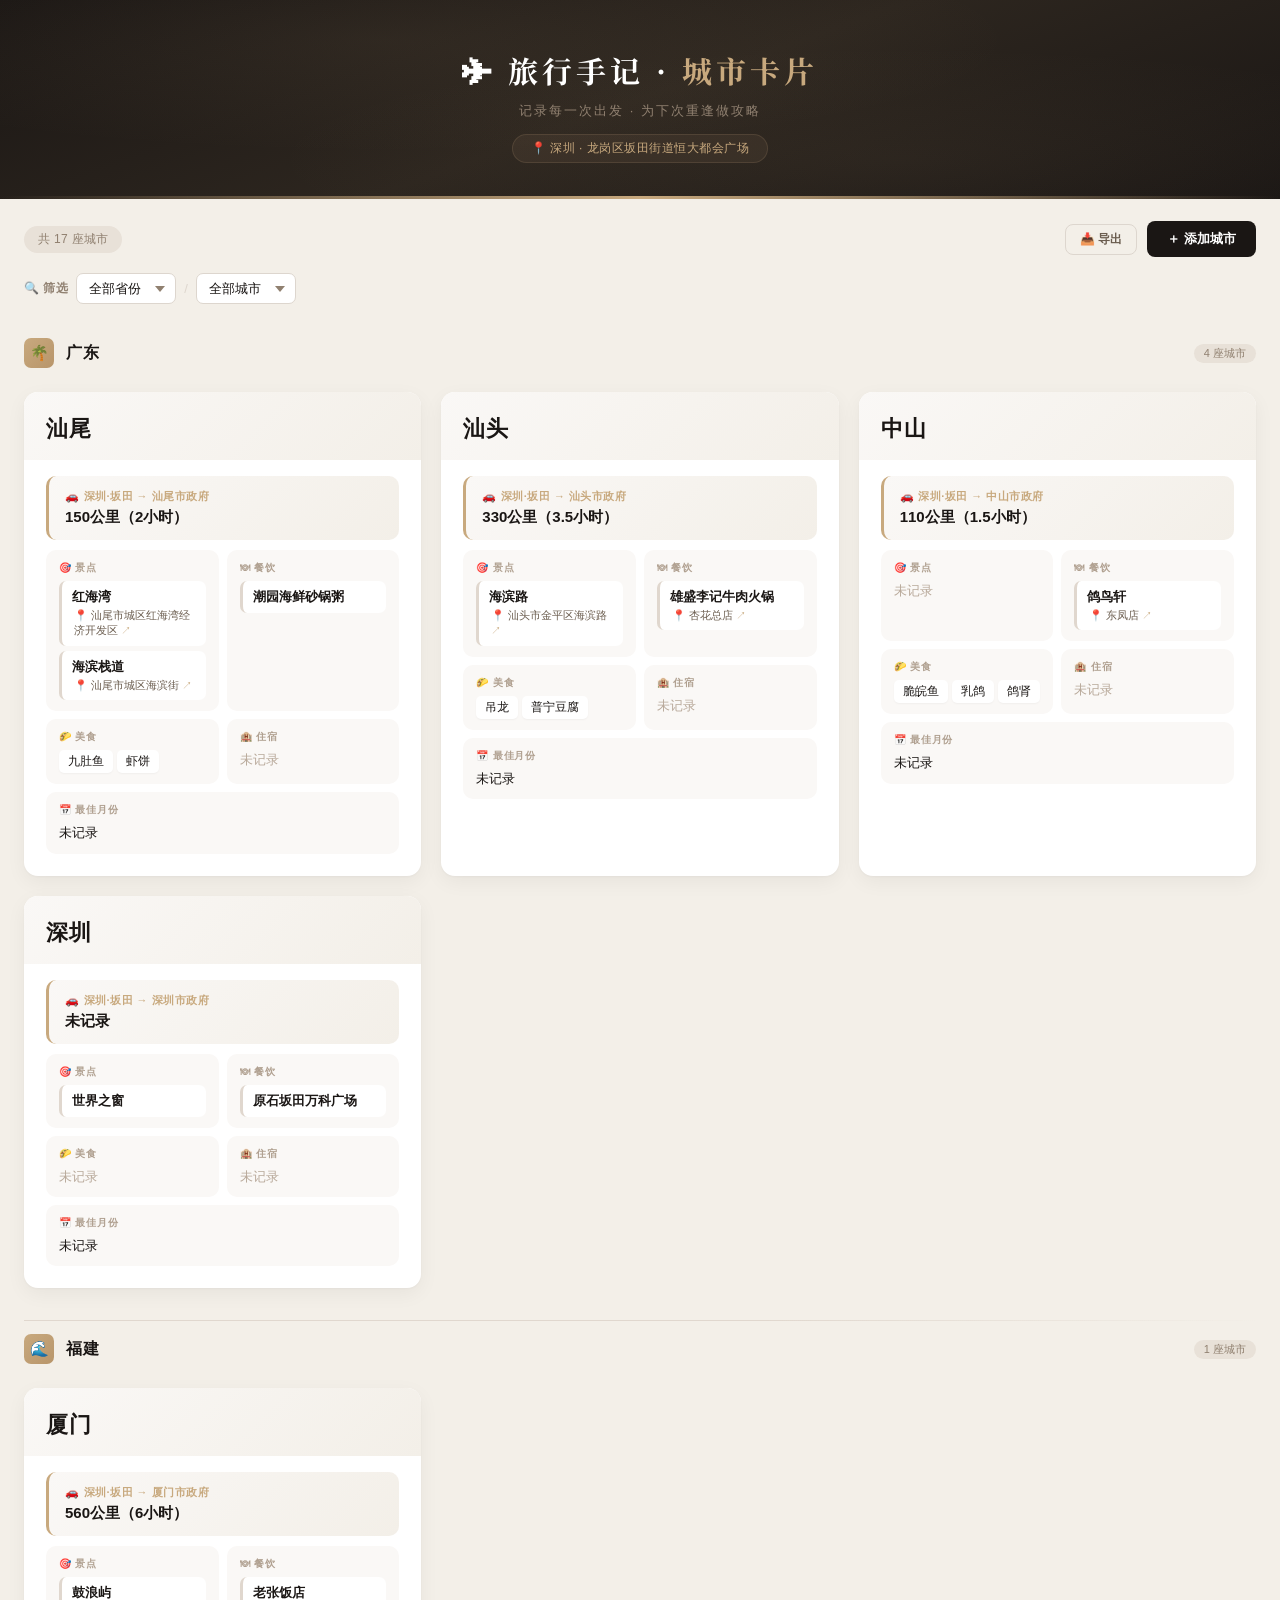
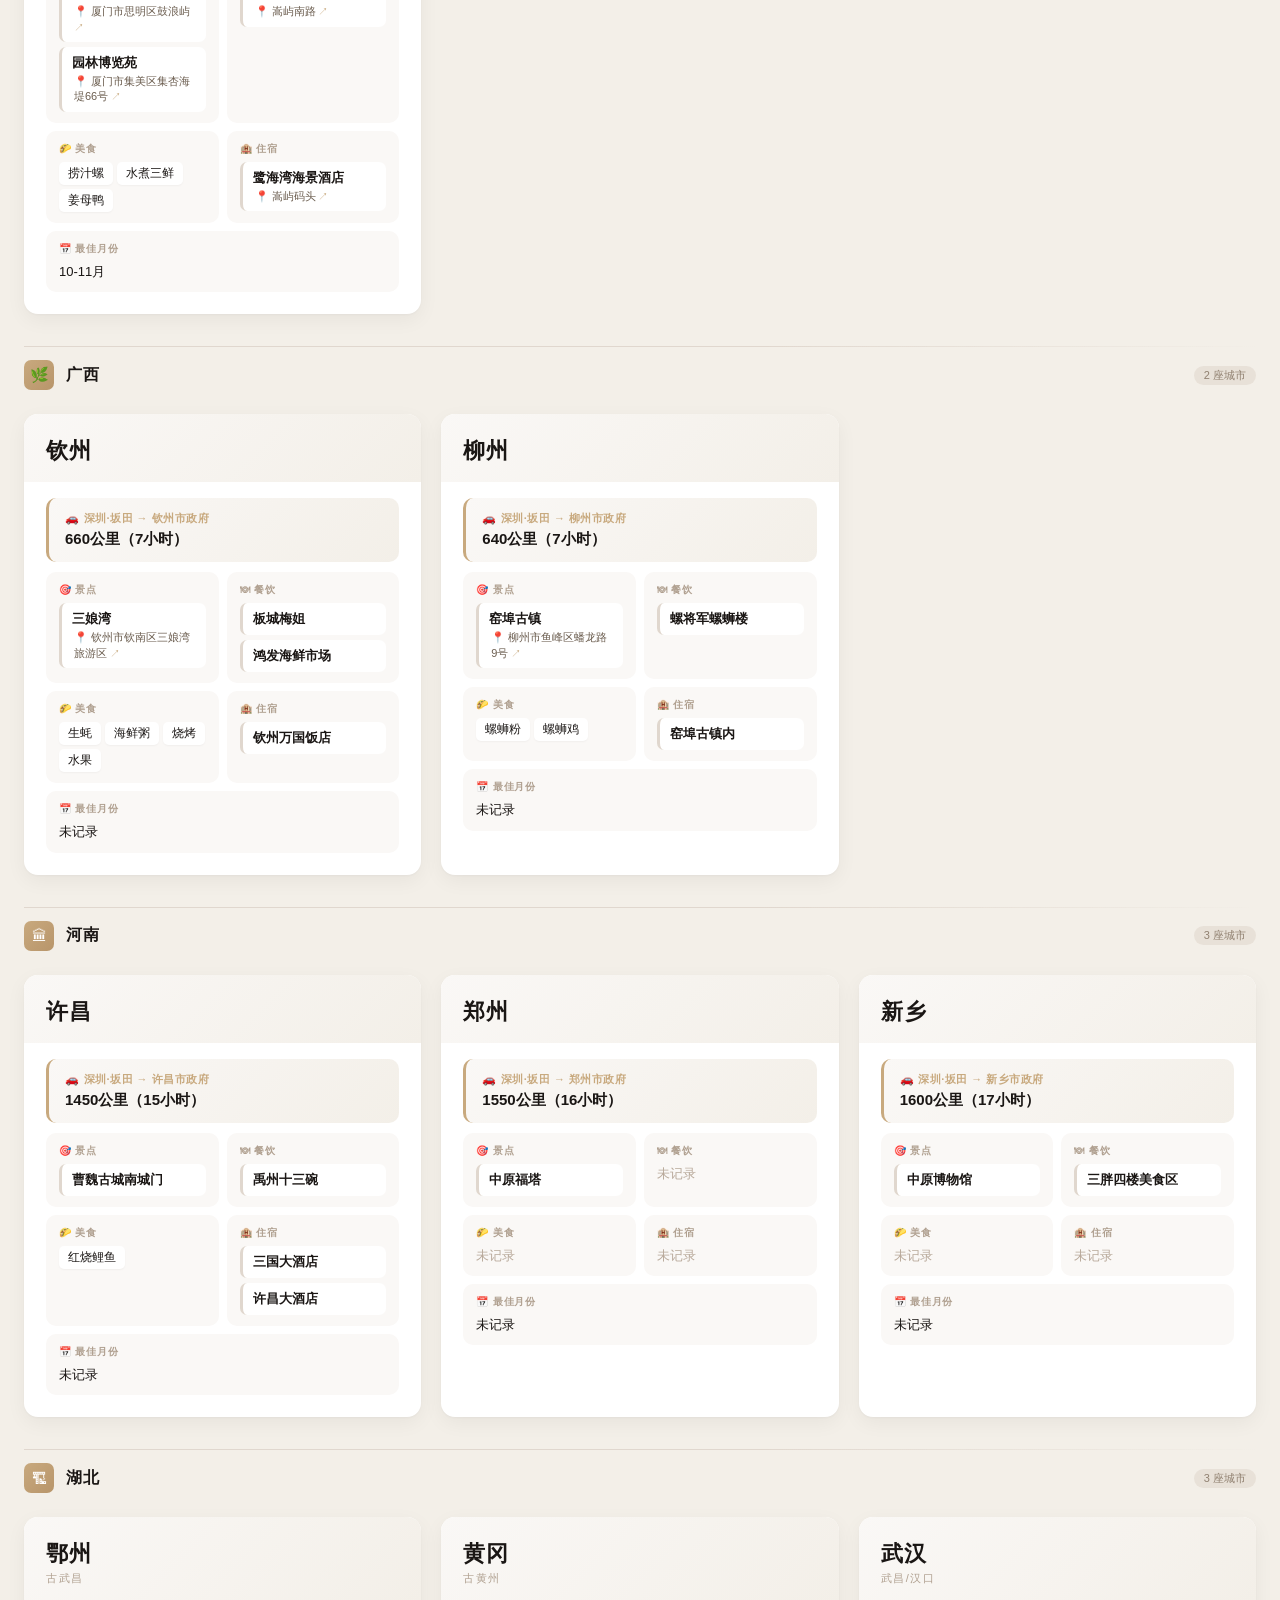
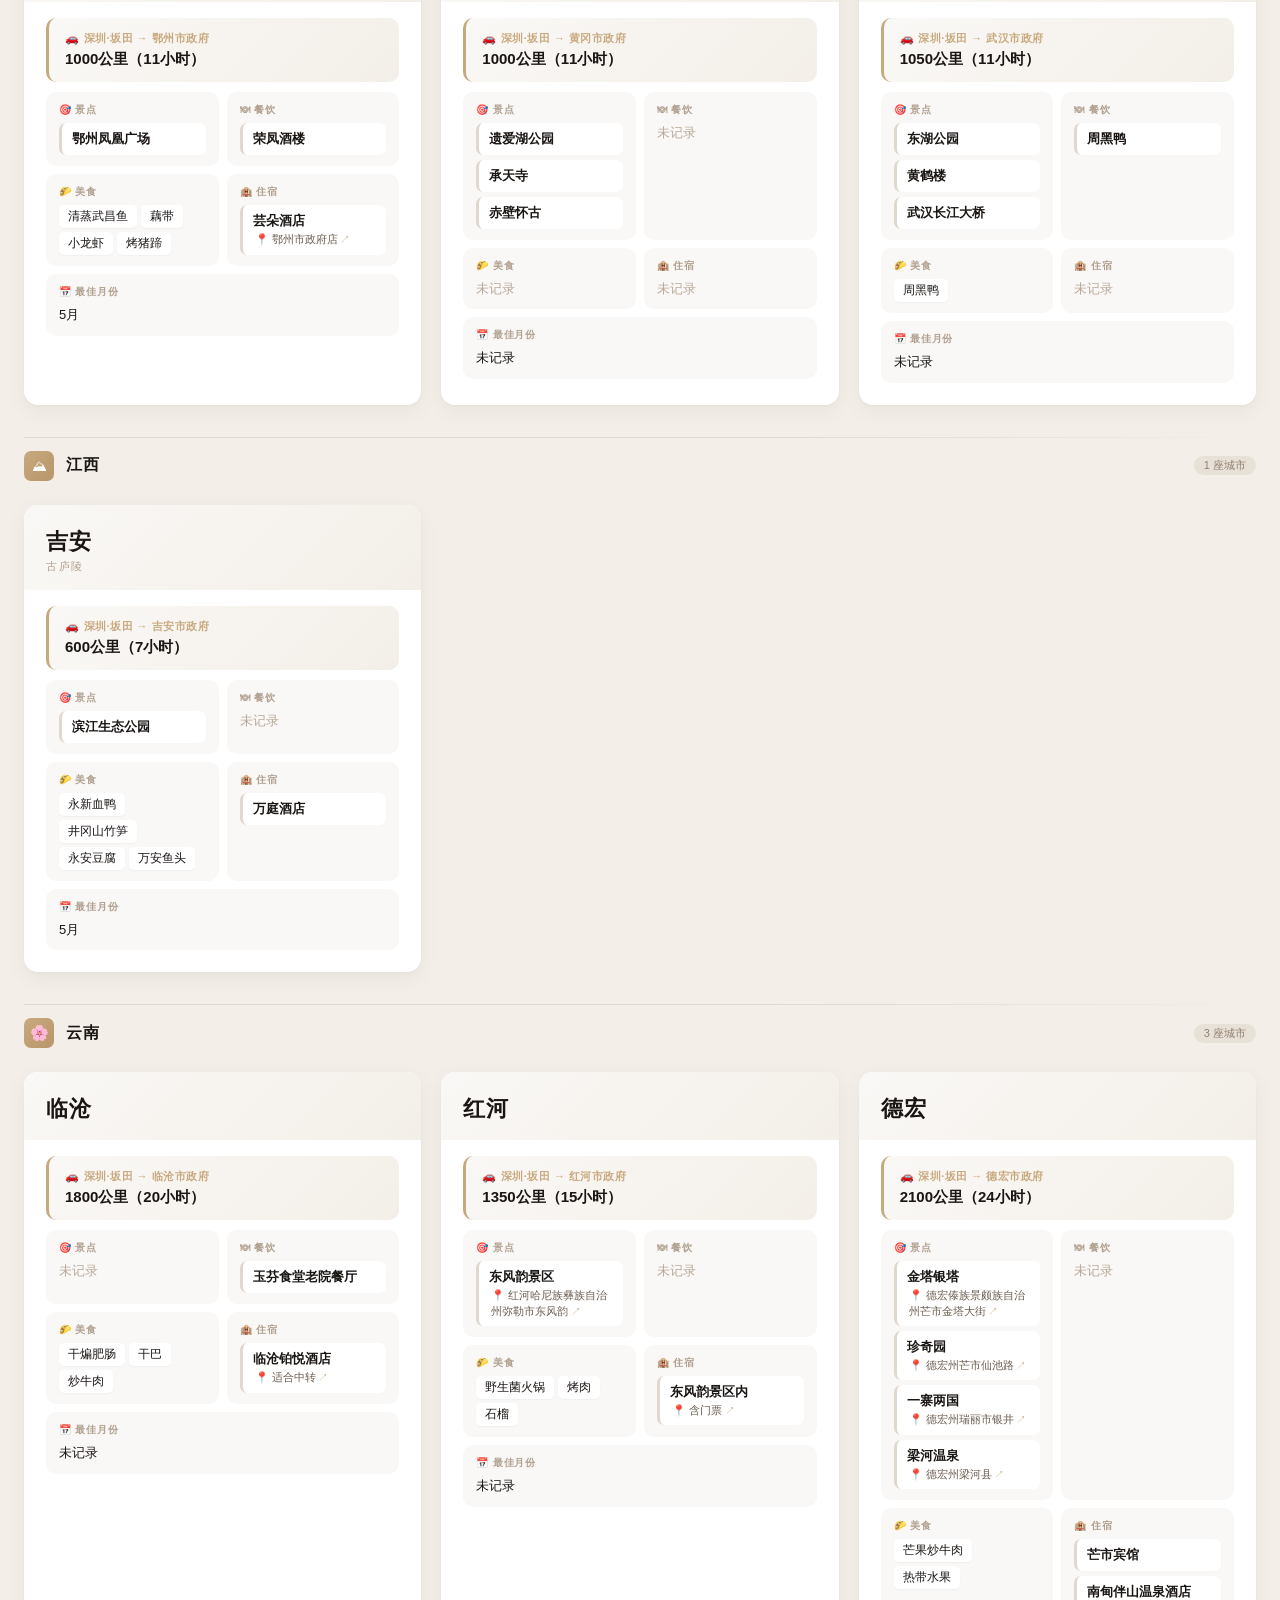
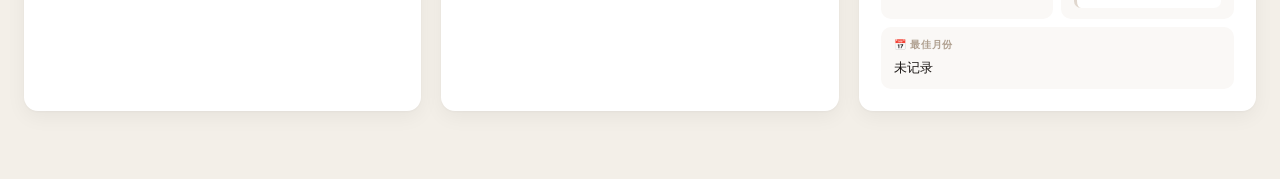
==== commit d2d8acb2: "fix: 简化为立即展示数据+后台同步Supabase模式 修复花括号语法错误" ====
--- a/index.html
+++ b/index.html
@@ -756,68 +756,29 @@
 
 // ===== Init =====
 async function init() {
-  document.getElementById('loadingState').classList.add('show');
-  // Try Supabase first
+  // Show cached or embedded data immediately
+  const cached = loadFromLocalCache();
+  if (cached && cached.length > 0) {
+    cities = cached;
+  } else {
+    cities = EMBEDDED_CITIES;
+    saveToLocalCache();
+  }
+  updateFilterDropdowns();
+  render();
+
+  // Then try to sync with Supabase in background
   try {
     const data = await supabaseFetch();
-    if (data.length === 0) {
-      // Try fallback: migrate old localStorage data
-      const saved = localStorage.getItem('travel_cities');
-      if (saved) {
-        try {
-          const oldData = JSON.parse(saved);
-          const now = new Date().toISOString();
-          for (const item of oldData) {
-            await supabaseInsert({ ...toSnakeCase(item), created_at: now, updated_at: now });
-          }
-        } catch (e) { /* ignore migration errors */ }
-        // Re-fetch from Supabase
-        const migrated = await supabaseFetch();
-        if (migrated.length > 0) {
-          cities = migrated.map(toCamelCase);
-          localStorage.removeItem('travel_cities');
-          saveToLocalCache();
-          updateFilterDropdowns();
-          render();
-          return;
-        }
-      }
-      // No old data — empty state, no auto-fill
-      cities = [];
-    } else {
+    if (data && data.length > 0) {
       cities = data.map(toCamelCase);
-      saveToLocalCache(); // ← 缓存到本地
+      saveToLocalCache();
+      updateFilterDropdowns();
+      render();
     }
   } catch (e) {
-    console.error('Supabase load failed, trying local cache:', e);
-    // Fallback: load from local cache first
-    const cached = loadFromLocalCache();
-    if (cached && cached.length > 0) {
-      cities = cached;
-      showToast('⚠ 云连接失败，已显示本地缓存数据');
-    } else {
-      // Ultra fallback: old localStorage format
-      const saved = localStorage.getItem('travel_cities');
-      if (saved) {
-        try {
-          cities = JSON.parse(saved).map(c => ({
-            id: null, province: c.province || '', city: c.city || '',
-            cityEn: c.cityEn || '', distance: c.distance || '',
-            attractions: c.attractions || '', restaurants: c.restaurants || '',
-            foods: c.foods || '', accommodation: c.accommodation || '', months: c.months || ''
-          }));
-          showToast('⚠ 云连接失败，已加载本地缓存数据');
-        } catch(e2) { cities = []; }
-      } else {
-        // Last resort: embedded recovery from Supabase cloud data
-        cities = EMBEDDED_CITIES;
-        saveToLocalCache();
-        showToast('📥 已从云端恢复数据');
-      }
-    }
-  }
-  updateFilterDropdowns();
-  render();
+    console.warn('Supabase sync failed, using local data:', e);
+  }
 }
 
 function deepClone(o) { return JSON.parse(JSON.stringify(o)); }
@@ -1267,6 +1228,7 @@
   document.getElementById('smartPasteBody').classList.remove('open');
   document.querySelector('.smart-paste-header').classList.remove('open');
   formSnapshot = getFormState();
+}
 
 function closeModal() {
   if (getFormState() !== formSnapshot && !confirm('有未保存的更改，确定关闭吗？')) return;
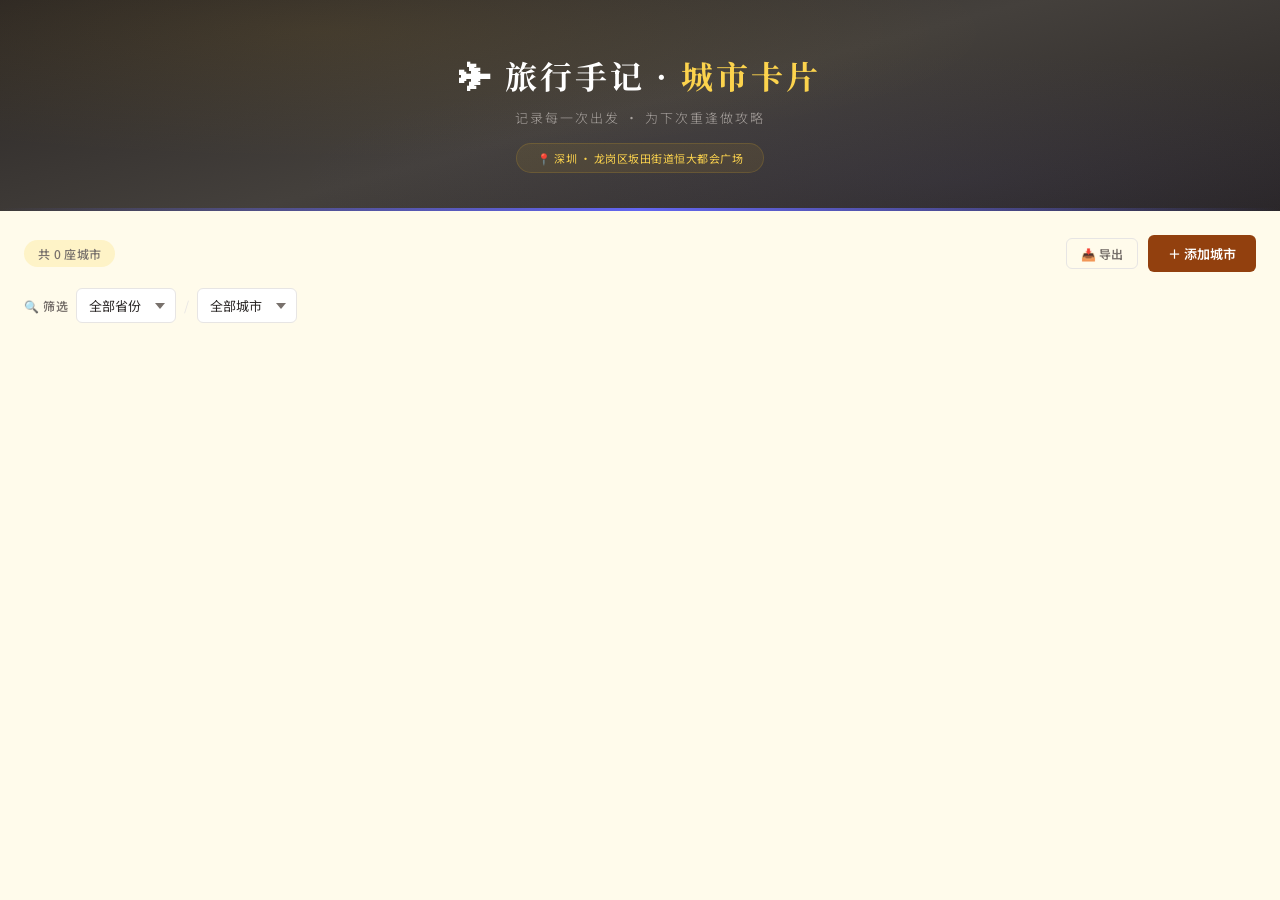
==== commit ce6a2048: "feat: UI 全面翻新 — 暖棕+古籍紫配色方案" ====
--- a/index.html
+++ b/index.html
@@ -5,447 +5,164 @@
 <meta name="viewport" content="width=device-width, initial-scale=1.0">
 <title>旅行手记 · 城市卡片</title>
 <link rel="manifest" href="manifest.json">
-<meta name="theme-color" content="#1a1614">
+<meta name="theme-color" content="#92400E">
 <meta name="apple-mobile-web-app-capable" content="yes">
 <meta name="apple-mobile-web-app-status-bar-style" content="black-translucent">
 <link rel="apple-touch-icon" href="icon-192.png">
 <link rel="preconnect" href="https://fonts.googleapis.com">
-<link href="https://fonts.googleapis.com/css2?family=Noto+Serif+SC:wght@600;700&display=swap" rel="stylesheet">
+<link rel="preconnect" href="https://fonts.gstatic.com" crossorigin>
+<link href="https://fonts.googleapis.com/css2?family=Noto+Serif+SC:wght@500;600;700&family=Noto+Sans+SC:wght@300;400;500;600;700&display=swap" rel="stylesheet">
 <style>
-  *, *::before, *::after { margin: 0; padding: 0; box-sizing: border-box; }
-
-  body {
-    font-family: -apple-system, "PingFang SC", "Microsoft YaHei", "Helvetica Neue", sans-serif;
-    background: #f3efe8;
-    color: #1a1614;
-    min-height: 100vh;
-  }
-
-  /* ===== Header ===== */
-  .header {
-    background: linear-gradient(160deg, #1a1614 0%, #2d261f 50%, #1a1614 100%);
-    padding: 48px 24px 36px;
-    text-align: center;
-    position: relative;
-    overflow: hidden;
-  }
-  .header::after {
-    content: '';
-    position: absolute; bottom: 0; left: 0; right: 0;
-    height: 3px;
-    background: linear-gradient(90deg, transparent, #c8a97e, transparent);
-  }
-  .header::before {
-    content: '';
-    position: absolute; inset: 0;
-    background:
-      radial-gradient(ellipse at 30% 20%, rgba(200,169,126,0.07) 0%, transparent 50%),
-      radial-gradient(ellipse at 70% 80%, rgba(200,169,126,0.05) 0%, transparent 50%);
-  }
-  .header h1 {
-    font-size: 30px; font-weight: 700; color: #fff;
-    letter-spacing: 4px; position: relative;
-    font-family: "Noto Serif SC", serif;
-  }
-  .header h1 span { color: #c8a97e; }
-  .header .sub {
-    color: #908070; margin-top: 10px;
-    font-size: 13px; letter-spacing: 2px; position: relative;
-  }
-  .header .home-tag {
-    display: inline-block; margin-top: 14px;
-    padding: 5px 18px;
-    background: rgba(200,169,126,0.08);
-    border: 1px solid rgba(200,169,126,0.15);
-    border-radius: 20px;
-    color: #c8a97e; font-size: 12px;
-    letter-spacing: 0.5px; position: relative;
-  }
-
-  /* ===== Toolbar ===== */
-  .toolbar {
-    max-width: 1280px; margin: 0 auto; padding: 22px 24px 0;
-    display: flex; justify-content: flex-end; align-items: center; gap: 10px; flex-wrap: wrap;
-  }
-  .city-count {
-    font-size: 12px; color: #908070; margin-right: auto;
-    background: #e8e1d8; padding: 5px 14px; border-radius: 20px;
-    letter-spacing: 0.3px;
-  }
-  .btn {
-    padding: 9px 20px; border: none; border-radius: 8px;
-    cursor: pointer; font-size: 13px; font-weight: 600;
-    transition: all 0.25s; display: inline-flex; align-items: center; gap: 5px;
-  }
-  .btn-primary {
-    background: #1a1614; color: #fff;
-  }
-  .btn-primary:hover { background: #2d261f; transform: translateY(-1px); box-shadow: 0 4px 16px rgba(26,22,20,0.2); }
-  .btn-outline { background: transparent; color: #6b5d4f; border: 1px solid #ddd6ce; }
-  .btn-outline:hover { background: #e8e1d8; border-color: #c8b8a8; }
-  .btn-gold { background: #c8a97e; color: #fff; }
-  .btn-gold:hover { background: #b8956a; transform: translateY(-1px); box-shadow: 0 4px 12px rgba(200,169,126,0.3); }
-  .btn-sm { padding: 6px 14px; font-size: 12px; }
-
-  /* ===== Filter Bar ===== */
-  .filter-bar {
-    max-width: 1280px; margin: 16px auto 0; padding: 0 24px;
-    display: flex; align-items: center; gap: 8px;
-  }
-  .filter-bar label {
-    font-size: 12px; font-weight: 600; color: #908070;
-    letter-spacing: 0.5px; white-space: nowrap;
-  }
-  .filter-bar select {
-    padding: 7px 28px 7px 12px; border: 1px solid #ddd6ce;
-    border-radius: 7px; font-size: 13px; font-family: inherit;
-    background: #fff url("data:image/svg+xml,%3Csvg xmlns='http://www.w3.org/2000/svg' width='10' height='6'%3E%3Cpath d='M0 0l5 6 5-6z' fill='%23908070'/%3E%3C/svg%3E") no-repeat right 10px center;
-    cursor: pointer; transition: all 0.2s; min-width: 100px;
-    appearance: none; color: #1a1614;
-  }
-  .filter-bar select:focus { outline: none; border-color: #c8a97e; box-shadow: 0 0 0 3px rgba(200,169,126,0.1); }
-  .filter-bar .sep { color: #ddd6ce; font-size: 13px; }
-
-  /* ===== Grid ===== */
-  .grid {
-    max-width: 1280px; margin: 20px auto; padding: 0 24px 48px;
-    display: grid; grid-template-columns: repeat(auto-fill, minmax(370px, 1fr)); gap: 20px;
-  }
-
-  /* ===== Card ===== */
-  .card {
-    background: #fff; border-radius: 14px; overflow: hidden;
-    box-shadow: 0 1px 3px rgba(0,0,0,0.04), 0 6px 20px rgba(0,0,0,0.05);
-    transition: transform 0.3s, box-shadow 0.3s;
-    position: relative;
-  }
-  .card::before {
-    content: ''; position: absolute; top: 0; left: 0; right: 0;
-    height: 3px;
-    background: linear-gradient(90deg, #c8a97e, #dcc4a0, #c8a97e);
-    opacity: 0;
-    transition: opacity 0.3s;
-  }
-  .card:hover { transform: translateY(-4px); box-shadow: 0 6px 16px rgba(0,0,0,0.06), 0 16px 48px rgba(0,0,0,0.08); }
-  .card:hover::before { opacity: 1; }
-
-  .card-head {
-    padding: 22px 22px 16px;
-    background: linear-gradient(135deg, #faf8f6, #f3efe8);
-    display: flex; justify-content: space-between; align-items: flex-start;
-  }
-  .card-head .name {
-    font-size: 22px; font-weight: 700; color: #1a1614;
-    letter-spacing: 1px;
-  }
-  .card-head .name-en {
-    font-size: 11px; color: #b0a090; letter-spacing: 1.5px;
-    margin-top: 2px; text-transform: uppercase; font-weight: 500;
-  }
-
-  .card-actions { display: flex; gap: 4px; opacity: 0; transition: opacity 0.25s; }
-  .card:hover .card-actions { opacity: 1; }
-  .btn-icon {
-    width: 28px; height: 28px; border: none; border-radius: 6px;
-    cursor: pointer; font-size: 13px; transition: all 0.2s;
-    background: transparent; color: #b0a090;
-    display: flex; align-items: center; justify-content: center;
-  }
-  .btn-icon:hover { background: #fff; color: #1a1614; }
-  .btn-icon.danger:hover { background: #fde8e8; color: #dc2626; }
-
-  .card-body { padding: 16px 22px 22px; display: flex; flex-direction: column; gap: 10px; }
-
-  /* ===== Distance ===== */
-  .info-block.distance {
-    background: linear-gradient(135deg, #faf8f6, #f3efe8);
-    padding: 13px 16px; border-radius: 10px;
-    border-left: 3px solid #c8a97e;
-  }
-  .info-block.distance .label {
-    font-size: 11px; font-weight: 600; color: #908070;
-    letter-spacing: 0.5px; margin-bottom: 4px;
-    display: flex; align-items: center; gap: 4px;
-  }
-  .info-block.distance .label .route { color: #c8a97e; font-weight: 700; }
-  .info-block.distance .value { font-size: 15px; font-weight: 600; color: #1a1614; }
-
-  /* ===== Info Grid ===== */
-  .info-grid { display: grid; grid-template-columns: 1fr 1fr; gap: 8px; }
-  .info-cell {
-    background: #faf8f6; border-radius: 10px; padding: 11px 13px;
-    transition: background 0.15s;
-  }
-  .info-cell:hover { background: #f3efe8; }
-  .info-cell.full { grid-column: 1 / -1; }
-
-  .info-cell .label {
-    font-size: 10px; font-weight: 700; color: #b0a090;
-    letter-spacing: 0.8px; margin-bottom: 6px;
-    text-transform: uppercase; display: flex; align-items: center; gap: 4px;
-  }
-
-  /* ===== Place Entries ===== */
-  .place-list { display: flex; flex-direction: column; gap: 5px; }
-
-  .place-entry {
-    background: #fff; border-radius: 7px; padding: 7px 10px;
-    border-left: 3px solid #e0d7ce;
-    width: 100%; transition: background 0.15s;
-  }
-  .place-entry:hover { background: #faf8f6; }
-  a.place-entry { text-decoration: none; color: inherit; display: block; cursor: pointer; }
-  a.place-entry:hover { background: #e4dcd2; border-left-color: #c8a97e; }
-  a.place-entry .p-addr::after { content: ' ↗'; font-size: 10px; color: #c8a97e; }
-  .place-entry .p-name { font-size: 13px; font-weight: 600; color: #1a1614; }
-  .place-entry .p-addr {
-    font-size: 11px; color: #6b5d4f; margin-top: 2px;
-    line-height: 1.4; padding-left: 2px;
-  }
-  .place-entry .p-addr::before { content: '📍 '; }
-
-  .place-entry.no-addr {
-    border-left-color: #ddd6ce; padding: 5px 10px;
-    display: inline-block; width: auto;
-  }
-  .place-entry.no-addr .p-name { font-size: 13px; font-weight: 500; }
-  a.place-entry.no-addr { cursor: pointer; text-decoration: none; color: inherit; display: inline-block; }
-  a.place-entry.no-addr:hover { background: #e4dcd2; border-left-color: #c8a97e; }
-  a.place-entry.no-addr .p-name::after { content: " ↗"; font-size: 10px; color: #c8a97e; }
-
-  .tag-list { display: flex; flex-wrap: wrap; gap: 4px; }
-  .tag {
-    display: inline-block; background: #fff; padding: 3px 9px;
-    border-radius: 5px; font-size: 12px; color: #1a1614;
-    box-shadow: 0 1px 2px rgba(0,0,0,0.04);
-    transition: background 0.15s;
-  }
-  .tag:hover { background: #f3efe8; }
-
-  .text-value { font-size: 13px; line-height: 1.5; color: #1a1614; }
-
-  .info-cell.full .place-list { flex-direction: row; flex-wrap: wrap; }
-  .info-cell.full .place-entry { width: auto; flex: 1 1 auto; min-width: 130px; }
-
-  /* ===== Province Section ===== */
-  .province-header {
-    grid-column: 1 / -1;
-    display: flex; align-items: center; gap: 12px;
-    margin: 12px 0 4px; padding: 14px 0 0;
-    position: relative;
-  }
-  .province-header::before {
-    content: ''; position: absolute; top: 0; left: 0; right: 0;
-    height: 1px;
-    background: linear-gradient(90deg, #e0d7ce, #e0d7ce 60%, transparent);
-  }
-  .province-header:first-of-type::before { display: none; }
-  .province-header:first-of-type { margin-top: 0; }
-
-  .province-header .icon {
-    width: 30px; height: 30px;
-    background: linear-gradient(135deg, #c8a97e, #b8956a);
-    border-radius: 7px;
-    display: flex; align-items: center; justify-content: center;
-    font-size: 15px; color: #fff; flex-shrink: 0;
-  }
-  .province-header .name {
-    font-size: 16px; font-weight: 700; color: #1a1614;
-    letter-spacing: 1px;
-  }
-  .province-header .count {
-    font-size: 11px; color: #908070;
-    background: #e8e1d8; padding: 2px 10px; border-radius: 10px;
-    margin-left: auto; font-weight: 500;
-  }
-
-  /* ===== Loading ===== */
-  .loading-state {
-    grid-column: 1 / -1; text-align: center;
-    padding: 80px 20px; color: #b0a090;
-    display: none;
-  }
-  .loading-state.show { display: block; }
-  .loading-state .spinner {
-    width: 28px; height: 28px; margin: 0 auto 14px;
-    border: 3px solid #e8e1d8;
-    border-top-color: #c8a97e;
-    border-radius: 50%;
-    animation: spin 0.8s linear infinite;
-  }
-  @keyframes spin { to { transform: rotate(360deg); } }
-
-  /* ===== Empty ===== */
-  .empty-state {
-    grid-column: 1 / -1; text-align: center;
-    padding: 80px 20px; color: #b0a090;
-  }
-  .empty-state .icon { font-size: 48px; margin-bottom: 14px; opacity: 0.6; }
-  .empty-state h3 { font-size: 17px; color: #6b5d4f; margin-bottom: 6px; font-weight: 600; }
-
-  /* ===== Modal ===== */
-  .modal-overlay {
-    display: none; position: fixed; inset: 0;
-    background: rgba(26,22,20,0.5); z-index: 100;
-    align-items: flex-start; justify-content: center;
-    backdrop-filter: blur(6px); padding: 40px 20px;
-    overflow-y: auto;
-  }
-  .modal-overlay.active { display: flex; }
-
-  .modal {
-    background: #fff; border-radius: 16px;
-    width: 100%; max-width: 580px;
-    margin-top: 20px;
-    box-shadow: 0 25px 80px rgba(26,22,20,0.2);
-    overflow: hidden;
-    animation: modalIn 0.25s ease-out;
-  }
-  @keyframes modalIn {
-    from { opacity: 0; transform: translateY(20px); }
-    to { opacity: 1; transform: translateY(0); }
-  }
-
-  .modal-head {
-    padding: 20px 28px 16px;
-    border-bottom: 1px solid #eee8e0;
-    display: flex; justify-content: space-between; align-items: center;
-  }
-  .modal-head .title { font-size: 17px; font-weight: 700; color: #1a1614; }
-  .modal-head .close-btn {
-    width: 28px; height: 28px; border: none; border-radius: 6px;
-    background: transparent; cursor: pointer; font-size: 16px;
-    color: #b0a090; transition: all 0.15s;
-    display: flex; align-items: center; justify-content: center;
-  }
-  .modal-head .close-btn:hover { background: #f3efe8; color: #1a1614; }
-
-  .modal-body { padding: 22px 28px 28px; max-height: 70vh; overflow-y: auto; }
-
-  /* ===== Smart Paste ===== */
-  .smart-paste {
-    background: #faf8f6; border-radius: 10px; overflow: hidden;
-    margin-bottom: 20px; border: 1px solid #eee8e0;
-  }
-  .smart-paste-header {
-    padding: 12px 16px; cursor: pointer;
-    display: flex; justify-content: space-between; align-items: center;
-    user-select: none; font-size: 13px; font-weight: 600; color: #6b5d4f;
-    transition: background 0.15s;
-  }
-  .smart-paste-header:hover { background: #f3efe8; }
-  .smart-paste-header .arrow { transition: transform 0.2s; font-size: 11px; color: #b0a090; }
-  .smart-paste-header.open .arrow { transform: rotate(90deg); }
-
-  .smart-paste-body { display: none; padding: 0 16px 16px; }
-  .smart-paste-body.open { display: block; }
-
-  .smart-paste textarea {
-    width: 100%; padding: 12px; border: 1px solid #ddd6ce;
-    border-radius: 8px; font-size: 13px; font-family: inherit;
-    background: #fff; resize: vertical; min-height: 140px; line-height: 1.6;
-    transition: border 0.2s;
-  }
-  .smart-paste textarea:focus { outline: none; border-color: #c8a97e; box-shadow: 0 0 0 3px rgba(200,169,126,0.08); }
-  .smart-paste .hint {
-    font-size: 11px; color: #908070; margin: 8px 0 10px; line-height: 1.6;
-  }
-  .smart-paste .hint code {
-    background: #e8e1d8; padding: 1px 6px; border-radius: 3px; font-size: 11px; color: #6b5d4f;
-  }
-  .smart-paste-actions { display: flex; gap: 8px; }
-
-  /* ===== Form ===== */
-  .form-section-title {
-    font-size: 12px; font-weight: 700; color: #6b5d4f;
-    margin-bottom: 14px; letter-spacing: 0.5px;
-    display: flex; align-items: center; gap: 6px;
-  }
-  .form-section-title::after { content: ''; flex: 1; height: 1px; background: #eee8e0; margin-left: 8px; }
-
-  .form-group { margin-bottom: 14px; }
-  .form-group:last-child { margin-bottom: 0; }
-  .form-group label {
-    display: block; font-size: 12px; font-weight: 600;
-    color: #6b5d4f; margin-bottom: 4px; letter-spacing: 0.3px;
-  }
-  .form-group input,
-  .form-group textarea {
-    width: 100%; padding: 9px 12px; border: 1px solid #ddd6ce;
-    border-radius: 7px; font-size: 13px; font-family: inherit;
-    background: #faf8f6; transition: all 0.2s; resize: vertical;
-  }
-  .form-group select {
-    width: 100%; padding: 9px 28px 9px 10px; border: 1px solid #ddd6ce;
-    border-radius: 7px; font-size: 13px; font-family: inherit;
-    background: #faf8f6 url("data:image/svg+xml,%3Csvg xmlns='http://www.w3.org/2000/svg' width='10' height='6'%3E%3Cpath d='M0 0l5 6 5-6z' fill='%23908070'/%3E%3C/svg%3E") no-repeat right 10px center;
-    transition: all 0.2s; appearance: none; cursor: pointer;
-  }
-  .form-group select:focus,
-  .form-group input:focus,
-  .form-group textarea:focus {
-    outline: none; border-color: #c8a97e; background: #fff;
-    box-shadow: 0 0 0 3px rgba(200,169,126,0.1);
-  }
-  .form-group textarea { min-height: 50px; }
-  .form-group .field-hint { font-size: 11px; color: #b0a090; margin-top: 3px; }
-  .form-row { display: grid; grid-template-columns: 1fr 1fr; gap: 14px; }
-
-  .modal-foot {
-    padding: 16px 28px 20px;
-    border-top: 1px solid #eee8e0;
-    display: flex; gap: 10px; justify-content: flex-end;
-  }
-  .btn-secondary { background: #f0e8df; color: #4a3f35; }
-  .btn-secondary:hover { background: #e0d7ce; }
-
-  /* ===== Toast ===== */
-  .toast {
-    position: fixed; bottom: 28px; left: 50%;
-    transform: translateX(-50%) translateY(80px);
-    background: #1a1614; color: #fff;
-    padding: 10px 22px; border-radius: 8px;
-    font-size: 13px; opacity: 0; transition: all 0.35s;
-    z-index: 200; pointer-events: none;
-    box-shadow: 0 4px 24px rgba(26,22,20,0.25);
-  }
-  .toast.show { opacity: 1; transform: translateX(-50%) translateY(0); }
-
-  /* ===== Responsive ===== */
-  @media (max-width: 768px) {
-    .grid { grid-template-columns: 1fr; gap: 14px; padding: 0 16px 32px; }
-    .info-grid { grid-template-columns: 1fr; }
-    .form-row { grid-template-columns: 1fr; }
-    .header h1 { font-size: 22px; }
-    .toolbar { flex-direction: column; align-items: stretch; padding: 16px 16px 0; }
-    .city-count { text-align: center; }
-    .toolbar .btn { justify-content: center; }
-    .filter-bar { flex-wrap: wrap; }
-    .filter-bar select { min-width: 80px; flex: 1; }
-    .modal { margin-top: 0; }
-    .modal-body { padding: 18px 20px 22px; }
-    .modal-foot { padding: 14px 20px 18px; }
-    .card-head .name { font-size: 19px; }
-    .card-actions { opacity: 1; }
-  }
-
-  ::-webkit-scrollbar { width: 4px; }
-  ::-webkit-scrollbar-track { background: transparent; }
-  ::-webkit-scrollbar-thumb { background: #ddd6ce; border-radius: 2px; }
-  ::-webkit-scrollbar-thumb:hover { background: #c8b8a8; }
-
-  @media (max-width: 480px) {
-    .card-body { padding: 12px 14px 16px; }
-    .info-grid { gap: 6px; }
-    .info-cell { padding: 9px 11px; }
-    .form-group { margin-bottom: 12px; }
-  }
-
-  /* ===== Card fade-in ===== */
-  .card { animation: cardFadeIn 0.4s ease-out both; }
-  @keyframes cardFadeIn {
-    from { opacity: 0; transform: translateY(8px); }
-    to { opacity: 1; transform: translateY(0); }
+  :root {
+    --c1:#92400E; --c2:#B45309; --c3:#A16207; --c4:#6366F1;
+    --bg:#FFFBEB; --card:#fff; --muted:#FEF3C7; --cell:#FFF7ED;
+    --fg:#292524; --fg2:#78716C; --fg3:#A8A29E;
+    --bd:#E7E5E4; --bd2:#F5F5F4;
+    --r-sm:6px; --r-md:10px; --r-lg:14px; --r-xl:20px;
+    --s-sm:0 1px 2px rgba(0,0,0,.04),0 1px 4px rgba(0,0,0,.02);
+    --s-md:0 2px 8px rgba(0,0,0,.05),0 4px 20px rgba(0,0,0,.04);
+    --s-lg:0 8px 32px rgba(0,0,0,.07),0 2px 8px rgba(0,0,0,.03);
+    --s-xl:0 20px 60px rgba(0,0,0,.15),0 4px 12px rgba(0,0,0,.05);
+    --ease:cubic-bezier(.4,0,.2,1);
+  }
+  *{margin:0;padding:0;box-sizing:border-box}
+  body{font-family:"Noto Sans SC",-apple-system,"PingFang SC","Helvetica Neue",sans-serif;background:var(--bg);color:var(--fg);min-height:100vh;-webkit-font-smoothing:antialiased}
+  ::-webkit-scrollbar{width:5px}
+  ::-webkit-scrollbar-track{background:transparent}
+  ::-webkit-scrollbar-thumb{background:var(--bd);border-radius:3px}
+  .header{background:linear-gradient(165deg,#292524 0%,#44403C 50%,#292524 100%);padding:52px 24px 38px;text-align:center;position:relative;overflow:hidden}
+  .header::before{content:'';position:absolute;inset:0;background:radial-gradient(ellipse at 25% 15%,rgba(251,191,36,.08) 0%,transparent 50%),radial-gradient(ellipse at 75% 85%,rgba(99,102,241,.06) 0%,transparent 50%)}
+  .header::after{content:'';position:absolute;bottom:0;left:0;right:0;height:3px;background:linear-gradient(90deg,transparent,var(--c4),transparent)}
+  .header h1{font-size:32px;font-weight:700;color:#fff;letter-spacing:3px;position:relative;font-family:"Noto Serif SC",serif}
+  .header h1 span{color:#FCD34D}
+  .header .sub{color:#A8A29E;margin-top:10px;font-size:13px;letter-spacing:2px;position:relative;font-weight:300}
+  .header .home-tag{display:inline-block;margin-top:16px;padding:6px 20px;background:rgba(251,191,36,.08);border:1px solid rgba(251,191,36,.15);border-radius:20px;color:#FCD34D;font-size:11px;letter-spacing:.5px;position:relative}
+  .toolbar{max-width:1280px;margin:0 auto;padding:24px 24px 0;display:flex;justify-content:flex-end;align-items:center;gap:10px;flex-wrap:wrap}
+  .city-count{font-size:12px;color:var(--fg2);margin-right:auto;background:var(--muted);padding:5px 14px;border-radius:20px;letter-spacing:.3px;font-weight:500}
+  .btn{padding:9px 20px;border:none;border-radius:var(--r-sm);cursor:pointer;font-size:13px;font-weight:600;transition:all .2s var(--ease);display:inline-flex;align-items:center;gap:6px;font-family:inherit}
+  .btn:active{transform:scale(.97)}
+  .btn-primary{background:var(--c1);color:#fff}
+  .btn-primary:hover{background:var(--c2);box-shadow:0 4px 12px rgba(146,64,14,.3)}
+  .btn-outline{background:transparent;color:var(--fg2);border:1px solid var(--bd)}
+  .btn-outline:hover{background:var(--muted);border-color:var(--fg3)}
+  .btn-gold{background:linear-gradient(135deg,#D97706,#B45309);color:#fff}
+  .btn-gold:hover{box-shadow:0 4px 12px rgba(217,119,6,.35)}
+  .btn-sm{padding:6px 14px;font-size:12px}
+  .btn-secondary{background:#E7E5E4;color:var(--fg)}
+  .btn-secondary:hover{background:#D6D3D1}
+  .filter-bar{max-width:1280px;margin:16px auto 0;padding:0 24px;display:flex;align-items:center;gap:8px}
+  .filter-bar label{font-size:12px;font-weight:600;color:var(--fg2);letter-spacing:.5px;white-space:nowrap}
+  .filter-bar select{padding:7px 28px 7px 12px;border:1px solid var(--bd);border-radius:var(--r-sm);font-size:13px;font-family:inherit;background:var(--card) url("data:image/svg+xml,%3Csvg xmlns='http://www.w3.org/2000/svg' width='10' height='6'%3E%3Cpath d='M0 0l5 6 5-6z' fill='%2378716C'/%3E%3C/svg%3E") no-repeat right 10px center;cursor:pointer;transition:all .2s;min-width:100px;appearance:none;color:var(--fg)}
+  .filter-bar select:focus{outline:none;border-color:var(--c1);box-shadow:0 0 0 3px rgba(146,64,14,.25)}
+  .filter-bar .sep{color:var(--bd);font-size:13px}
+  .grid{max-width:1280px;margin:20px auto;padding:0 24px 48px;display:grid;grid-template-columns:repeat(auto-fill,minmax(370px,1fr));gap:20px}
+  .loading-state{grid-column:1/-1;text-align:center;padding:80px 20px;color:var(--fg3);display:none}
+  .loading-state.show{display:block}
+  .loading-state .spinner{width:28px;height:28px;margin:0 auto 14px;border:3px solid var(--bd);border-top-color:var(--c1);border-radius:50%;animation:spin .8s linear infinite}
+  @keyframes spin{to{transform:rotate(360deg)}}
+  .empty-state{grid-column:1/-1;text-align:center;padding:80px 20px;color:var(--fg3)}
+  .empty-state .icon{font-size:48px;margin-bottom:14px;opacity:.6}
+  .empty-state h3{font-size:17px;color:var(--fg2);margin-bottom:6px;font-weight:600}
+  .province-header{grid-column:1/-1;display:flex;align-items:center;gap:12px;margin:16px 0 6px;padding:16px 0 0;position:relative}
+  .province-header::before{content:'';position:absolute;top:0;left:0;right:0;height:1px;background:linear-gradient(90deg,var(--bd),var(--bd) 60%,transparent)}
+  .province-header:first-of-type::before{display:none}
+  .province-header:first-of-type{margin-top:0}
+  .province-header .icon{width:32px;height:32px;background:linear-gradient(135deg,var(--c1),var(--c2));border-radius:var(--r-sm);display:flex;align-items:center;justify-content:center;font-size:14px;color:#fff;flex-shrink:0}
+  .province-header .name{font-size:17px;font-weight:700;color:var(--fg);letter-spacing:1px}
+  .province-header .count{font-size:11px;color:var(--fg3);background:var(--muted);padding:2px 10px;border-radius:10px;margin-left:auto;font-weight:500}
+  .card{background:var(--card);border-radius:var(--r-lg);overflow:hidden;box-shadow:var(--s-sm);transition:transform .25s var(--ease),box-shadow .25s var(--ease);position:relative}
+  .card::before{content:'';position:absolute;top:0;left:0;right:0;height:3px;background:linear-gradient(90deg,var(--c1),var(--c4),var(--c1));opacity:0;transition:opacity .25s var(--ease)}
+  .card:hover{transform:translateY(-4px);box-shadow:var(--s-lg)}
+  .card:hover::before{opacity:1}
+  .card-head{padding:22px 22px 14px;background:linear-gradient(135deg,#FFF7ED,#FFFBEB);display:flex;justify-content:space-between;align-items:flex-start}
+  .card-head .name{font-size:22px;font-weight:700;color:var(--fg);letter-spacing:1px;font-family:"Noto Serif SC",serif}
+  .card-head .name-en{font-size:11px;color:var(--fg3);letter-spacing:1.5px;margin-top:2px;text-transform:uppercase;font-weight:500}
+  .card-actions{display:flex;gap:4px;opacity:0;transition:opacity .25s}
+  .card:hover .card-actions{opacity:1}
+  .btn-icon{width:28px;height:28px;border:none;border-radius:var(--r-sm);cursor:pointer;font-size:13px;transition:all .2s;background:transparent;color:var(--fg3);display:flex;align-items:center;justify-content:center}
+  .btn-icon:hover{background:rgba(251,191,36,.15);color:var(--c1)}
+  .btn-icon.danger:hover{background:#FEE2E2;color:#DC2626}
+  .card-body{padding:14px 22px 22px;display:flex;flex-direction:column;gap:10px}
+  .info-block.distance{background:linear-gradient(135deg,#FFF7ED,#FFFBEB);padding:13px 16px;border-radius:var(--r-md);border-left:3px solid var(--c1)}
+  .info-block.distance .label{font-size:11px;font-weight:600;color:var(--fg2);letter-spacing:.5px;margin-bottom:4px;display:flex;align-items:center;gap:4px}
+  .info-block.distance .label .route{color:var(--c1);font-weight:700}
+  .info-block.distance .value{font-size:15px;font-weight:600;color:var(--fg)}
+  .info-grid{display:grid;grid-template-columns:1fr 1fr;gap:8px}
+  .info-cell{background:#FFF7ED;border-radius:var(--r-md);padding:11px 13px;transition:background .15s}
+  .info-cell:hover{background:#FEF3C7}
+  .info-cell.full{grid-column:1/-1}
+  .info-cell .label{font-size:10px;font-weight:700;color:var(--fg3);letter-spacing:.8px;margin-bottom:6px;text-transform:uppercase;display:flex;align-items:center;gap:4px}
+  .place-list{display:flex;flex-direction:column;gap:5px}
+  .place-entry{background:var(--card);border-radius:var(--r-sm);padding:7px 10px;border-left:3px solid var(--bd);width:100%;transition:all .15s}
+  .place-entry:hover{background:#FFF7ED}
+  a.place-entry{text-decoration:none;color:inherit;display:block;cursor:pointer}
+  a.place-entry:hover{background:#FEF3C7;border-left-color:var(--c1)}
+  .place-entry .p-name{font-size:13px;font-weight:600;color:var(--fg)}
+  .place-entry .p-addr{font-size:11px;color:var(--fg2);margin-top:2px;line-height:1.4;padding-left:2px}
+  .place-entry.no-addr{border-left-color:var(--bd2);padding:5px 10px;display:inline-block;width:auto}
+  .place-entry.no-addr .p-name{font-size:13px;font-weight:500}
+  a.place-entry.no-addr{cursor:pointer;text-decoration:none;color:inherit;display:inline-block}
+  a.place-entry.no-addr:hover{background:#FEF3C7;border-left-color:var(--c1)}
+  .tag-list{display:flex;flex-wrap:wrap;gap:4px}
+  .tag{display:inline-block;background:var(--card);padding:3px 9px;border-radius:5px;font-size:12px;color:var(--fg);box-shadow:0 1px 2px rgba(0,0,0,.04);transition:background .15s}
+  .tag:hover{background:#FFF7ED}
+  .text-value{font-size:13px;line-height:1.5;color:var(--fg)}
+  .info-cell.full .place-list{flex-direction:row;flex-wrap:wrap}
+  .info-cell.full .place-entry{width:auto;flex:1 1 auto;min-width:130px}
+  .modal-overlay{display:none;position:fixed;inset:0;background:rgba(0,0,0,.5);z-index:100;align-items:flex-start;justify-content:center;backdrop-filter:blur(8px);-webkit-backdrop-filter:blur(8px);padding:40px 20px;overflow-y:auto}
+  .modal-overlay.active{display:flex}
+  .modal{background:var(--card);border-radius:var(--r-xl);width:100%;max-width:580px;margin-top:20px;box-shadow:var(--s-xl);overflow:hidden;animation:modalIn .25s var(--ease)}
+  @keyframes modalIn{from{opacity:0;transform:translateY(24px) scale(.97)}to{opacity:1;transform:translateY(0) scale(1)}}
+  .modal-head{padding:20px 28px 16px;border-bottom:1px solid var(--bd2);display:flex;justify-content:space-between;align-items:center}
+  .modal-head .title{font-size:17px;font-weight:700;color:var(--fg)}
+  .modal-head .close-btn{width:28px;height:28px;border:none;border-radius:var(--r-sm);background:transparent;cursor:pointer;font-size:16px;color:var(--fg3);transition:all .15s;display:flex;align-items:center;justify-content:center}
+  .modal-head .close-btn:hover{background:var(--muted);color:var(--fg)}
+  .modal-body{padding:22px 28px 28px;max-height:70vh;overflow-y:auto}
+  .smart-paste{background:#FFF7ED;border-radius:var(--r-md);overflow:hidden;margin-bottom:20px;border:1px solid #FDE68A}
+  .smart-paste-header{padding:12px 16px;cursor:pointer;display:flex;justify-content:space-between;align-items:center;user-select:none;font-size:13px;font-weight:600;color:var(--fg2);transition:background .15s}
+  .smart-paste-header:hover{background:#FEF3C7}
+  .smart-paste-header .arrow{transition:transform .2s;font-size:11px;color:var(--fg3)}
+  .smart-paste-header.open .arrow{transform:rotate(90deg)}
+  .smart-paste-body{display:none;padding:0 16px 16px}
+  .smart-paste-body.open{display:block}
+  .smart-paste textarea{width:100%;padding:12px;border:1px solid var(--bd);border-radius:var(--r-sm);font-size:13px;font-family:inherit;background:var(--card);resize:vertical;min-height:140px;line-height:1.6;transition:border .2s}
+  .smart-paste textarea:focus{outline:none;border-color:var(--c1);box-shadow:0 0 0 3px rgba(146,64,14,.25)}
+  .smart-paste .hint{font-size:11px;color:var(--fg2);margin:8px 0 10px;line-height:1.6}
+  .smart-paste .hint code{background:var(--muted);padding:1px 6px;border-radius:3px;font-size:11px;color:var(--c1)}
+  .smart-paste-actions{display:flex;gap:8px}
+  .form-section-title{font-size:12px;font-weight:700;color:var(--fg2);margin-bottom:14px;letter-spacing:.5px;display:flex;align-items:center;gap:6px}
+  .form-section-title::after{content:'';flex:1;height:1px;background:var(--bd2);margin-left:8px}
+  .form-group{margin-bottom:14px}
+  .form-group:last-child{margin-bottom:0}
+  .form-group label{display:block;font-size:12px;font-weight:600;color:var(--fg2);margin-bottom:4px;letter-spacing:.3px}
+  .form-group input,.form-group textarea{width:100%;padding:9px 12px;border:1px solid var(--bd);border-radius:var(--r-sm);font-size:13px;font-family:inherit;background:var(--card);transition:all .2s;resize:vertical}
+  .form-group select{width:100%;padding:9px 28px 9px 10px;border:1px solid var(--bd);border-radius:var(--r-sm);font-size:13px;font-family:inherit;background:var(--card) url("data:image/svg+xml,%3Csvg xmlns='http://www.w3.org/2000/svg' width='10' height='6'%3E%3Cpath d='M0 0l5 6 5-6z' fill='%2378716C'/%3E%3C/svg%3E") no-repeat right 10px center;transition:all .2s;appearance:none;cursor:pointer}
+  .form-group select:focus,.form-group input:focus,.form-group textarea:focus{outline:none;border-color:var(--c1);box-shadow:0 0 0 3px rgba(146,64,14,.25)}
+  .form-group textarea{min-height:50px}
+  .form-group .field-hint{font-size:11px;color:var(--fg3);margin-top:3px}
+  .form-row{display:grid;grid-template-columns:1fr 1fr;gap:14px}
+  .modal-foot{padding:16px 28px 20px;border-top:1px solid var(--bd2);display:flex;gap:10px;justify-content:flex-end}
+  .toast{position:fixed;bottom:28px;left:50%;transform:translateX(-50%) translateY(80px);background:#292524;color:#fff;padding:10px 22px;border-radius:var(--r-md);font-size:13px;opacity:0;transition:all .35s var(--ease);z-index:200;pointer-events:none;box-shadow:var(--s-lg)}
+  .toast.show{opacity:1;transform:translateX(-50%) translateY(0)}
+  .card{animation:cardFadeIn .4s both}
+  @keyframes cardFadeIn{from{opacity:0;transform:translateY(10px)}to{opacity:1;transform:translateY(0)}}
+  @media(max-width:768px){
+    .grid{grid-template-columns:1fr;gap:14px;padding:0 16px 32px}
+    .info-grid{grid-template-columns:1fr}.form-row{grid-template-columns:1fr}
+    .header{padding:40px 20px 30px}
+    .header h1{font-size:24px}
+    .toolbar{flex-direction:column;align-items:stretch;padding:16px 16px 0}
+    .city-count{text-align:center}.toolbar .btn{justify-content:center}
+    .filter-bar{flex-wrap:wrap}.filter-bar select{min-width:80px;flex:1}
+    .modal{margin-top:0;border-radius:var(--r-lg)}
+    .modal-body,.modal-foot{padding:18px 20px}
+    .card-head .name{font-size:20px}
+    .card-actions{opacity:1}
+  }
+  @media(max-width:480px){
+    .card-body{padding:12px 14px 16px}
+    .info-grid{gap:6px}.info-cell{padding:9px 11px}
+    .form-group{margin-bottom:12px}
   }
 </style>
 </head>
@@ -532,18 +249,17 @@
         </div>
       </div>
 
-      <!-- Manual Form -->
       <div class="form-section-title">📝 手动填写</div>
 
-      <div class="form-row" style="grid-template-columns: 100px 1fr 1fr;">
+      <div class="form-row" style="grid-template-columns:100px 1fr 1fr;">
         <div class="form-group">
-          <label>🌏 省份 <span style="color:#dc2626;">*</span></label>
+          <label>🌏 省份 <span style="color:#DC2626;">*</span></label>
           <select id="fProvince" onchange="populateCities()">
             <option value="">选择省份</option>
           </select>
         </div>
         <div class="form-group">
-          <label>🏙 城市名称 <span style="color:#dc2626;">*</span></label>
+          <label>🏙 城市名称 <span style="color:#DC2626;">*</span></label>
           <select id="fCity" disabled onchange="citySelectChanged()">
             <option value="">请先选择省份</option>
           </select>
@@ -596,7 +312,7 @@
     <div class="modal-foot">
       <button class="btn btn-secondary" onclick="closeModal()">← 返回</button>
       <button class="btn btn-primary" onclick="saveCity()">💾 一键保存</button>
-      <span style="font-size:11px;color:#b0a090;align-self:center;">⌘+Enter 保存 · ⌘+Z 撤销</span>
+      <span style="font-size:11px;color:var(--fg3,#b0a090);align-self:center;">⌘+Enter 保存 · ⌘+Z 撤销</span>
     </div>
   </div>
 </div>
@@ -728,57 +444,58 @@
 // ===== State =====
 let cities = [];
 
-// ===== Local Cache =====
-const CACHE_KEY = 'travel_cities_cache';
-
-function saveToLocalCache() {
-  try { localStorage.setItem(CACHE_KEY, JSON.stringify(cities)); } catch(e) {}
-}
-
-function loadFromLocalCache() {
-  try {
-    const saved = localStorage.getItem(CACHE_KEY);
-    if (saved) {
-      const c = JSON.parse(saved);
-      return c.map(item => ({
-        id: item.id || null, province: item.province || '', city: item.city || '',
-        cityEn: item.cityEn || '', distance: item.distance || '',
-        attractions: item.attractions || '', restaurants: item.restaurants || '',
-        foods: item.foods || '', accommodation: item.accommodation || '', months: item.months || ''
-      }));
-    }
-  } catch(e) {}
-  return null;
-}
-
-// ===== Embedded recovery from Supabase cloud data =====
-const EMBEDDED_CITIES = [{"id":28,"province":"福建","city":"厦门","cityEn":"","distance":"560公里（6小时）","attractions":"鼓浪屿（厦门市思明区鼓浪屿）, 园林博览苑（厦门市集美区集杏海堤66号）","restaurants":"老张饭店（嵩屿南路）","foods":"捞汁螺, 水煮三鲜, 姜母鸭","accommodation":"鹭海湾海景酒店（嵩屿码头）","months":"10-11月"},{"id":29,"province":"广东","city":"汕尾","cityEn":"","distance":"150公里（2小时）","attractions":"红海湾（汕尾市城区红海湾经济开发区）, 海滨栈道（汕尾市城区海滨街）","restaurants":"潮园海鲜砂锅粥","foods":"九肚鱼, 虾饼","accommodation":"","months":""},{"id":30,"province":"广东","city":"汕头","cityEn":"","distance":"330公里（3.5小时）","attractions":"海滨路（汕头市金平区海滨路）","restaurants":"雄盛李记牛肉火锅（杏花总店）","foods":"吊龙, 普宁豆腐","accommodation":"","months":""},{"id":31,"province":"广东","city":"中山","cityEn":"","distance":"110公里（1.5小时）","attractions":"","restaurants":"鸽鸟轩（东凤店）","foods":"脆皖鱼, 乳鸽, 鸽肾","accommodation":"","months":""},{"id":32,"province":"云南","city":"临沧","cityEn":"","distance":"1800公里（20小时）","attractions":"","restaurants":"玉芬食堂老院餐厅","foods":"干煸肥肠, 干巴, 炒牛肉","accommodation":"临沧铂悦酒店（适合中转）","months":""},{"id":33,"province":"云南","city":"红河","cityEn":"","distance":"1350公里（15小时）","attractions":"东风韵景区（红河哈尼族彝族自治州弥勒市东风韵）","restaurants":"","foods":"野生菌火锅, 烤肉, 石榴","accommodation":"东风韵景区内（含门票）","months":""},{"id":34,"province":"云南","city":"德宏","cityEn":"","distance":"2100公里（24小时）","attractions":"金塔银塔（德宏傣族景颇族自治州芒市金塔大街）, 珍奇园（德宏州芒市仙池路）, 一寨两国（德宏州瑞丽市银井）, 梁河温泉（德宏州梁河县）","restaurants":"","foods":"芒果炒牛肉, 热带水果","accommodation":"芒市宾馆, 南甸伴山温泉酒店","months":""},{"id":35,"province":"广西","city":"钦州","cityEn":"","distance":"660公里（7小时）","attractions":"三娘湾（钦州市钦南区三娘湾旅游区）","restaurants":"板城梅姐, 鸿发海鲜市场","foods":"生蚝, 海鲜粥, 烧烤, 水果","accommodation":"钦州万国饭店","months":""},{"id":36,"province":"广西","city":"柳州","cityEn":"","distance":"640公里（7小时）","attractions":"窑埠古镇（柳州市鱼峰区蟠龙路9号）","restaurants":"螺将军螺蛳楼","foods":"螺蛳粉, 螺蛳鸡","accommodation":"窑埠古镇内","months":""},{"id":41,"province":"广东","city":"深圳","cityEn":"","distance":"","attractions":"世界之窗","restaurants":"原石坂田万科广场","foods":"","accommodation":"","months":""},{"id":42,"province":"湖北","city":"鄂州","cityEn":"古武昌","distance":"1000公里（11小时）","attractions":"鄂州凤凰广场","restaurants":"荣凤酒楼","foods":"清蒸武昌鱼，藕带，小龙虾，烤猪蹄","accommodation":"芸朵酒店（鄂州市政府店）","months":"5月"},{"id":43,"province":"江西","city":"吉安","cityEn":"古庐陵","distance":"600公里（7小时）","attractions":"滨江生态公园","restaurants":"","foods":"永新血鸭，井冈山竹笋，永安豆腐，万安鱼头","accommodation":"万庭酒店","months":"5月"},{"id":44,"province":"湖北","city":"黄冈","cityEn":"古黄州","distance":"1000公里（11小时）","attractions":"遗爱湖公园，承天寺，赤壁怀古","restaurants":"","foods":"","accommodation":"","months":""},{"id":45,"province":"湖北","city":"武汉","cityEn":"武昌/汉口","distance":"1050公里（11小时）","attractions":"东湖公园，黄鹤楼，武汉长江大桥","restaurants":"周黑鸭","foods":"周黑鸭","accommodation":"","months":""},{"id":46,"province":"河南","city":"许昌","cityEn":"","distance":"1450公里（15小时）","attractions":"曹魏古城南城门","restaurants":"禹州十三碗","foods":"红烧鲤鱼","accommodation":"三国大酒店，许昌大酒店","months":""},{"id":47,"province":"河南","city":"郑州","cityEn":"","distance":"1550公里（16小时）","attractions":"中原福塔","restaurants":"","foods":"","accommodation":"","months":""},{"id":48,"province":"河南","city":"新乡","cityEn":"","distance":"1600公里（17小时）","attractions":"中原博物馆","restaurants":"三胖四楼美食区","foods":"","accommodation":"","months":""}];
-
 // ===== Init =====
 async function init() {
-  // Show cached or embedded data immediately
-  const cached = loadFromLocalCache();
-  if (cached && cached.length > 0) {
-    cities = cached;
-  } else {
-    cities = EMBEDDED_CITIES;
-    saveToLocalCache();
+  document.getElementById('loadingState').classList.add('show');
+  // Try Supabase first
+  try {
+    const data = await supabaseFetch();
+    if (data.length === 0) {
+      // Try fallback: migrate old localStorage data
+      const saved = localStorage.getItem('travel_cities');
+      if (saved) {
+        try {
+          const oldData = JSON.parse(saved);
+          const now = new Date().toISOString();
+          for (const item of oldData) {
+            await supabaseInsert({ ...toSnakeCase(item), created_at: now, updated_at: now });
+          }
+        } catch (e) { /* ignore migration errors */ }
+        // Re-fetch from Supabase
+        const migrated = await supabaseFetch();
+        if (migrated.length > 0) {
+          cities = migrated.map(toCamelCase);
+          localStorage.removeItem('travel_cities');
+          updateFilterDropdowns();
+          render();
+          return;
+        }
+      }
+      // No old data — empty state, no auto-fill
+      cities = [];
+    } else {
+      cities = data.map(toCamelCase);
+    }
+  } catch (e) {
+    console.error('Supabase load failed, trying localStorage fallback:', e);
+    // Fallback: load from old localStorage
+    const saved = localStorage.getItem('travel_cities');
+    if (saved) {
+      try {
+        cities = JSON.parse(saved).map(c => ({
+          id: null, province: c.province || '', city: c.city || '',
+          cityEn: c.cityEn || '', distance: c.distance || '',
+          attractions: c.attractions || '', restaurants: c.restaurants || '',
+          foods: c.foods || '', accommodation: c.accommodation || '', months: c.months || ''
+        }));
+        showToast('⚠ 云连接失败，已加载本地缓存数据');
+      } catch(e2) { cities = []; }
+    } else {
+      cities = [];
+    }
   }
   updateFilterDropdowns();
   render();
-
-  // Then try to sync with Supabase in background
-  try {
-    const data = await supabaseFetch();
-    if (data && data.length > 0) {
-      cities = data.map(toCamelCase);
-      saveToLocalCache();
-      updateFilterDropdowns();
-      render();
-    }
-  } catch (e) {
-    console.warn('Supabase sync failed, using local data:', e);
-  }
 }
 
 function deepClone(o) { return JSON.parse(JSON.stringify(o)); }
@@ -1228,7 +945,6 @@
   document.getElementById('smartPasteBody').classList.remove('open');
   document.querySelector('.smart-paste-header').classList.remove('open');
   formSnapshot = getFormState();
-}
 
 function closeModal() {
   if (getFormState() !== formSnapshot && !confirm('有未保存的更改，确定关闭吗？')) return;
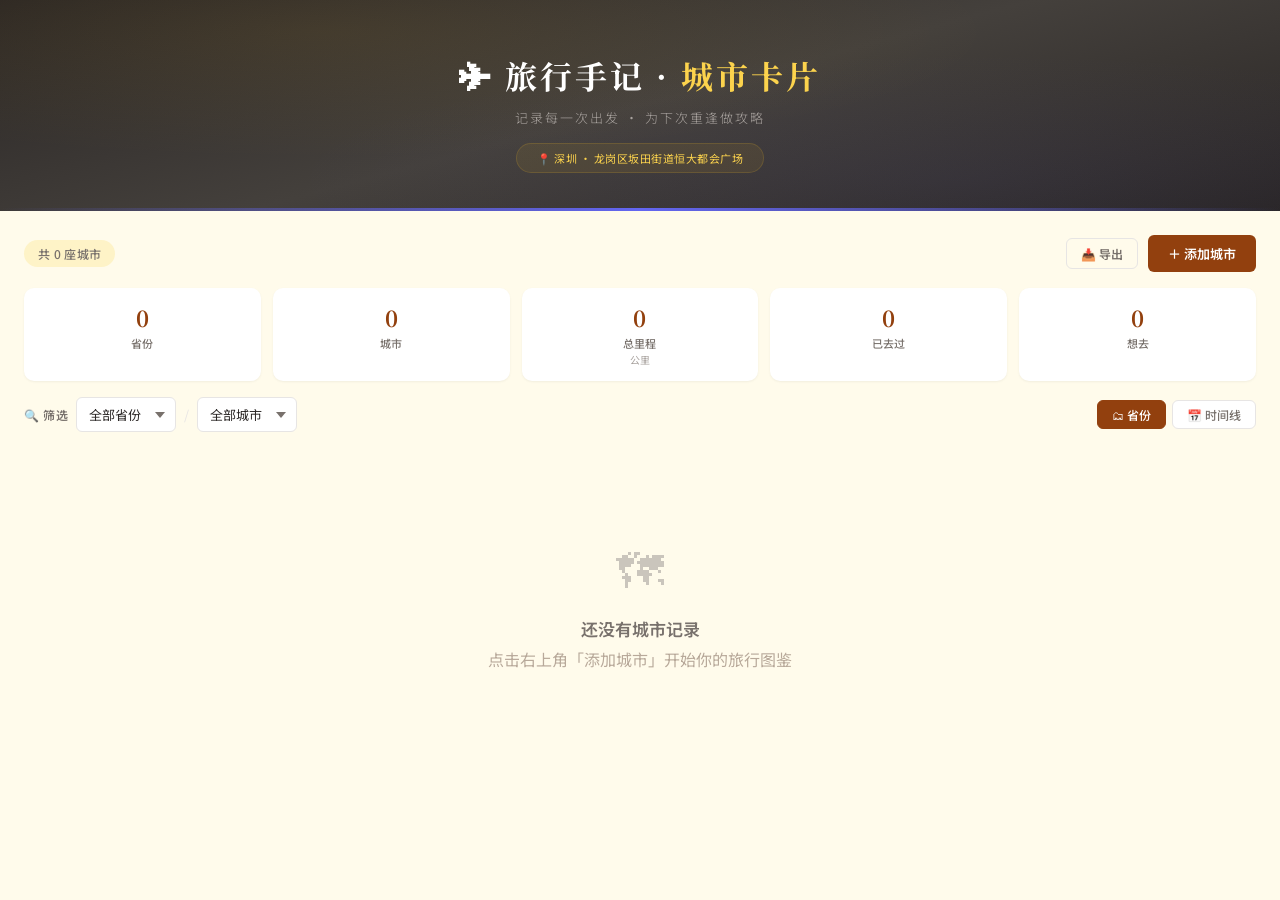
==== commit 31d527c4: "feat: 去过/想去标签 + 评分系统 + 时间线视图 + 统计看板" ====
--- a/index.html
+++ b/index.html
@@ -144,6 +144,35 @@
   .modal-foot{padding:16px 28px 20px;border-top:1px solid var(--bd2);display:flex;gap:10px;justify-content:flex-end}
   .toast{position:fixed;bottom:28px;left:50%;transform:translateX(-50%) translateY(80px);background:#292524;color:#fff;padding:10px 22px;border-radius:var(--r-md);font-size:13px;opacity:0;transition:all .35s var(--ease);z-index:200;pointer-events:none;box-shadow:var(--s-lg)}
   .toast.show{opacity:1;transform:translateX(-50%) translateY(0)}
+  /* ===== Rating Stars ===== */
+  .rating{display:flex;gap:3px;align-items:center}
+  .rating .star{background:none;border:none;cursor:pointer;font-size:16px;color:var(--bd);padding:0;line-height:1;transition:color .15s}
+  .rating .star.active{color:#D97706}
+  .rating .star:hover{color:#F59E0B}
+  .rating-static .star{font-size:14px;cursor:default}
+  .rating-static .star:hover{color:var(--bd)}
+  .rating-static .star.active{color:#D97706}
+  .status-tag{display:inline-flex;align-items:center;gap:4px;font-size:11px;padding:3px 10px;border-radius:12px;font-weight:500}
+  .status-tag.been{background:#DCFCE7;color:#166534}
+  .status-tag.want{background:#FEF9C3;color:#854D0E}
+  /* ===== Timeline ===== */
+  .timeline-filter{display:flex;gap:6px;margin-left:auto}
+  .timeline-btn{padding:5px 14px;border:1px solid var(--bd);border-radius:var(--r-sm);background:var(--card);cursor:pointer;font-size:12px;font-weight:500;color:var(--fg2);transition:all .15s;font-family:inherit}
+  .timeline-btn.active{background:var(--c1);color:#fff;border-color:var(--c1)}
+  .timeline-btn:hover:not(.active){background:var(--muted)}
+  .timeline-month{grid-column:1/-1;margin:8px 0 4px;display:flex;align-items:center;gap:10px}
+  .timeline-month .badge{font-size:12px;font-weight:600;color:var(--c1);background:var(--muted);padding:3px 12px;border-radius:12px}
+  .timeline-month .bar{flex:1;height:1px;background:linear-gradient(90deg,var(--bd),transparent)}
+  .timeline-month:first-of-type{margin-top:0}
+  /* ===== Stats ===== */
+  .stats-bar{max-width:1280px;margin:16px auto 0;padding:0 24px;display:none;gap:12px}
+  .stats-bar.show{display:flex}
+  .stat-card{flex:1;background:var(--card);border-radius:var(--r-md);padding:14px 16px;box-shadow:var(--s-sm);text-align:center;min-width:0}
+  .stat-card .num{font-size:22px;font-weight:700;color:var(--c1);font-family:"Noto Serif SC",serif}
+  .stat-card .lbl{font-size:11px;color:var(--fg2);margin-top:2px;font-weight:500}
+  .stat-card .sub{font-size:10px;color:var(--fg3);margin-top:1px}
+  .food-rank{display:flex;flex-wrap:wrap;gap:4px;justify-content:center;margin-top:4px}
+  .food-rank .tag{font-size:10px;padding:1px 7px;background:var(--bg);border-radius:10px;color:var(--c1)}
   .card{animation:cardFadeIn .4s both}
   @keyframes cardFadeIn{from{opacity:0;transform:translateY(10px)}to{opacity:1;transform:translateY(0)}}
   @media(max-width:768px){
@@ -158,6 +187,8 @@
     .modal-body,.modal-foot{padding:18px 20px}
     .card-head .name{font-size:20px}
     .card-actions{opacity:1}
+    .stats-bar.show{flex-wrap:wrap}
+    .stat-card{flex-basis:calc(50% - 6px)}
   }
   @media(max-width:480px){
     .card-body{padding:12px 14px 16px}
@@ -181,6 +212,15 @@
   <button class="btn btn-outline btn-sm" onclick="exportData()">📥 导出</button>
   <button class="btn btn-outline btn-sm" id="undoBtn" onclick="undo()" style="display:none">↩ 撤销</button>
   <button class="btn btn-primary" onclick="openAddModal()">＋ 添加城市</button>
+</div>
+
+<!-- ===== Stats Bar ===== -->
+<div class="stats-bar" id="statsBar">
+  <div class="stat-card"><div class="num" id="stProvince">0</div><div class="lbl">省份</div></div>
+  <div class="stat-card"><div class="num" id="stCity">0</div><div class="lbl">城市</div></div>
+  <div class="stat-card"><div class="num" id="stKm">0</div><div class="lbl">总里程</div><div class="sub">公里</div></div>
+  <div class="stat-card"><div class="num" id="stBeen">0</div><div class="lbl">已去过</div></div>
+  <div class="stat-card"><div class="num" id="stWant">0</div><div class="lbl">想去</div><div class="food-rank" id="foodRank"></div></div>
 </div>
 
 <!-- ===== Filter Bar ===== -->
@@ -193,6 +233,10 @@
   <select id="filterCity" onchange="onFilterChange()">
     <option value="">全部城市</option>
   </select>
+  <div class="timeline-filter">
+    <button class="timeline-btn active" id="viewProvince" onclick="setView('province')">🗂 省份</button>
+    <button class="timeline-btn" id="viewTimeline" onclick="setView('timeline')">📅 时间线</button>
+  </div>
 </div>
 
 <!-- ===== Grid ===== -->
@@ -307,6 +351,27 @@
         <label>📅 最佳月份 / 季节</label>
         <textarea id="fMonths" placeholder="例：10月-11月" rows="1"></textarea>
       </div>
+
+      <div class="form-row">
+        <div class="form-group">
+          <label>✅ 状态</label>
+          <select id="fStatus">
+            <option value="want">想去 ✨</option>
+            <option value="been">去过 ✔</option>
+          </select>
+        </div>
+        <div class="form-group">
+          <label>⭐ 评分</label>
+          <div style="display:flex;gap:4px;padding:9px 0;" id="fRatingStars">
+            <button type="button" class="star" data-v="1" onclick="setRating(1)" style="font-size:22px;">★</button>
+            <button type="button" class="star" data-v="2" onclick="setRating(2)" style="font-size:22px;">★</button>
+            <button type="button" class="star" data-v="3" onclick="setRating(3)" style="font-size:22px;">★</button>
+            <button type="button" class="star" data-v="4" onclick="setRating(4)" style="font-size:22px;">★</button>
+            <button type="button" class="star" data-v="5" onclick="setRating(5)" style="font-size:22px;">★</button>
+          </div>
+          <input type="hidden" id="fRating" value="0">
+        </div>
+      </div>
     </div>
 
     <div class="modal-foot">
@@ -356,11 +421,11 @@
 }
 
 function toCamelCase(row) {
-  return { id: row.id, province: row.province, city: row.city, cityEn: row.city_en || '', distance: row.distance || '', attractions: row.attractions || '', restaurants: row.restaurants || '', foods: row.foods || '', accommodation: row.accommodation || '', months: row.months || '' };
+  return { id: row.id, province: row.province, city: row.city, cityEn: row.city_en || '', distance: row.distance || '', attractions: row.attractions || '', restaurants: row.restaurants || '', foods: row.foods || '', accommodation: row.accommodation || '', months: row.months || '', status: row.status || 'want', rating: row.rating || 0 };
 }
 
 function toSnakeCase(d) {
-  return { province: d.province, city: d.city, city_en: d.cityEn || '', distance: d.distance || '', attractions: d.attractions || '', restaurants: d.restaurants || '', foods: d.foods || '', accommodation: d.accommodation || '', months: d.months || '' };
+  return { province: d.province, city: d.city, city_en: d.cityEn || '', distance: d.distance || '', attractions: d.attractions || '', restaurants: d.restaurants || '', foods: d.foods || '', accommodation: d.accommodation || '', months: d.months || '', status: d.status || 'want', rating: d.rating || 0 };
 }
 
 // ===== Sample Data =====
@@ -443,6 +508,23 @@
 
 // ===== State =====
 let cities = [];
+let viewMode = 'province'; // 'province' | 'timeline'
+
+// ===== Rating =====
+function setRating(v) {
+  document.getElementById('fRating').value = v;
+  document.querySelectorAll('#fRatingStars .star').forEach((b, i) => {
+    b.style.color = i < v ? '#D97706' : '';
+  });
+}
+
+// ===== View toggle =====
+function setView(v) {
+  viewMode = v;
+  document.getElementById('viewProvince').className = 'timeline-btn' + (v === 'province' ? ' active' : '');
+  document.getElementById('viewTimeline').className = 'timeline-btn' + (v === 'timeline' ? ' active' : '');
+  render();
+}
 
 // ===== Init =====
 async function init() {
@@ -467,6 +549,7 @@
           cities = migrated.map(toCamelCase);
           localStorage.removeItem('travel_cities');
           updateFilterDropdowns();
+          updateStats();
           render();
           return;
         }
@@ -486,7 +569,8 @@
           id: null, province: c.province || '', city: c.city || '',
           cityEn: c.cityEn || '', distance: c.distance || '',
           attractions: c.attractions || '', restaurants: c.restaurants || '',
-          foods: c.foods || '', accommodation: c.accommodation || '', months: c.months || ''
+          foods: c.foods || '', accommodation: c.accommodation || '', months: c.months || '',
+          status: c.status || 'want', rating: c.rating || 0
         }));
         showToast('⚠ 云连接失败，已加载本地缓存数据');
       } catch(e2) { cities = []; }
@@ -495,6 +579,7 @@
     }
   }
   updateFilterDropdowns();
+  updateStats();
   render();
 }
 
@@ -598,33 +683,36 @@
     ? `共 ${cities.length} 座城市`
     : `共 ${cities.length} 座城市（筛选 ${filtered.length} 条）`;
 
-  // Group filtered results by province
+  if (viewMode === 'timeline') {
+    renderTimeline(filtered, grid);
+  } else {
+    renderProvince(filtered, grid);
+  }
+}
+
+function renderProvince(filtered, grid) {
   const groups = {};
   filtered.forEach(item => {
     const p = item.province || '其他';
     if (!groups[p]) groups[p] = [];
     groups[p].push(item._idx);
   });
-
   const provinceOrder = Object.keys(groups).sort((a, b) => {
     if (a === '广东') return -1; if (b === '广东') return 1;
     return a.localeCompare(b, 'zh');
   });
-
-  const provinceIcons = {
-    '广东': '🌴', '湖南': '🏯', '四川': '🐼', '福建': '🌊',
-    '海南': '🏖', '香港': '🌃', '澳门': '🎰', '广西': '🌿',
-    '云南': '🌸', '江西': '⛰', '浙江': '🌊', '江苏': '🏛',
-    '上海': '🏙', '北京': '🏛', '海外': '✈', '台湾': '🏮',
-    '贵州': '⛰', '湖北': '🏗', '安徽': '🏔', '山东': '⛵',
-    '河南': '🏛', '陕西': '🏺', '其他': '📍'
+  const pIcons = {
+    '广东':'🌴','湖南':'🏯','四川':'🐼','福建':'🌊',
+    '海南':'🏖','香港':'🌃','澳门':'🎰','广西':'🌿',
+    '云南':'🌸','江西':'⛰','浙江':'🌊','江苏':'🏛',
+    '上海':'🏙','北京':'🏛','海外':'✈','台湾':'🏮',
+    '贵州':'⛰','湖北':'🏗','安徽':'🏔','山东':'⛵',
+    '河南':'🏛','陕西':'🏺','其他':'📍'
   };
-
   let html = '';
   provinceOrder.forEach(province => {
-    const icon = provinceIcons[province] || '📍';
     html += `<div class="province-header">
-      <div class="icon">${icon}</div>
+      <div class="icon">${pIcons[province]||'📍'}</div>
       <div class="name">${esc(province)}</div>
       <div class="count">${groups[province].length} 座城市</div>
     </div>`;
@@ -633,13 +721,35 @@
   grid.innerHTML = html;
 }
 
+function renderTimeline(filtered, grid) {
+  // Group by months field
+  const months = ['1月','2月','3月','4月','5月','6月','7月','8月','9月','10月','11月','12月'];
+  const groups = {};
+  filtered.forEach(item => {
+    const m = (item.months || '').match(/(\d+)月/);
+    const key = m ? m[1] + '月' : '未记录';
+    if (!groups[key]) groups[key] = [];
+    groups[key].push(item._idx);
+  });
+  let html = '';
+  // Sorted: months first, then 未记录
+  const order = months.filter(m => groups[m]).concat(['未记录'].filter(u => groups[u]));
+  order.forEach(month => {
+    html += `<div class="timeline-month"><span class="badge">${esc(month)}</span><span class="bar"></span></div>`;
+    html += groups[month].map(i => renderCard(i)).join('');
+  });
+  grid.innerHTML = html || '<div class="empty-state"><div class="icon">📅</div><h3>暂无时间数据</h3></div>';
+}
+
 function renderCard(i) {
   const c = cities[i];
+  const stars = '<span class="rating rating-static">' + [1,2,3,4,5].map(n => `<span class="star${n <= (c.rating||0) ? ' active':''}">★</span>`).join('') + '</span>';
+  const statusLabel = c.status === 'been' ? '<span class="status-tag been">✔ 去过</span>' : '<span class="status-tag want">✨ 想去</span>';
   return `
     <div class="card">
       <div class="card-head">
         <div>
-          <div class="name">${esc(c.city)}</div>
+          <div class="name">${esc(c.city)} ${statusLabel}</div>
           ${c.cityEn ? `<div class="name-en">${esc(c.cityEn)}</div>` : ''}
         </div>
         <div class="card-actions">
@@ -648,9 +758,12 @@
         </div>
       </div>
       <div class="card-body">
-        <div class="info-block distance">
-          <div class="label">🚗 <span class="route">深圳·坂田 → ${esc(c.city)}市政府</span></div>
-          <div class="value">${esc(c.distance || '未记录')}</div>
+        <div class="info-block distance" style="display:flex;justify-content:space-between;align-items:center;">
+          <div>
+            <div class="label">🚗 <span class="route">深圳·坂田 → ${esc(c.city)}市政府</span></div>
+            <div class="value">${esc(c.distance || '未记录')}</div>
+          </div>
+          ${(c.rating||0) > 0 ? stars : ''}
         </div>
         <div class="info-grid">
           <div class="info-cell">
@@ -677,6 +790,27 @@
       </div>
     </div>
   `;
+}
+
+function updateStats() {
+  const been = cities.filter(c => c.status === 'been');
+  const want = cities.filter(c => c.status === 'want');
+  const provinces = [...new Set(been.map(c => c.province))];
+  const totalKm = been.reduce((sum, c) => {
+    const m = (c.distance || '').match(/(\d+)/);
+    return sum + (m ? parseInt(m[1]) : 0);
+  }, 0);
+  document.getElementById('stProvince').textContent = provinces.length;
+  document.getElementById('stCity').textContent = been.length;
+  document.getElementById('stKm').textContent = totalKm >= 1000 ? (totalKm/1000).toFixed(1)+'k' : totalKm;
+  document.getElementById('stBeen').textContent = been.length;
+  document.getElementById('stWant').textContent = want.length;
+  document.getElementById('statsBar').classList.add('show');
+  // Food rank
+  const foodCount = {};
+  been.forEach(c => (c.foods||'').split(/[,，、]/).filter(Boolean).forEach(f => { foodCount[f] = (foodCount[f]||0) + 1; }));
+  const top = Object.entries(foodCount).sort((a,b) => b[1]-a[1]).slice(0,5);
+  document.getElementById('foodRank').innerHTML = top.map(([f]) => `<span class="tag">${esc(f)}</span>`).join('');
 }
 
 function renderPlaces(text, city) {
@@ -901,7 +1035,7 @@
 let formSnapshot = '';
 
 function getFormState() {
-  const fields = ['fProvince','fCity','fCityEn','fCityCustom','fDistance','fAttractions','fRestaurants','fFoods','fAccommodation','fMonths'];
+  const fields = ['fProvince','fCity','fCityEn','fCityCustom','fDistance','fAttractions','fRestaurants','fFoods','fAccommodation','fMonths','fStatus','fRating'];
   return fields.map(id => document.getElementById(id)?.value || '').join('|');
 }
 
@@ -941,10 +1075,14 @@
   document.getElementById('fFoods').value = c.foods || '';
   document.getElementById('fAccommodation').value = c.accommodation || '';
   document.getElementById('fMonths').value = c.months || '';
+  document.getElementById('fStatus').value = c.status || 'want';
+  document.getElementById('fRating').value = c.rating || 0;
+  setRating(c.rating || 0);
   document.getElementById('modal').classList.add('active');
   document.getElementById('smartPasteBody').classList.remove('open');
   document.querySelector('.smart-paste-header').classList.remove('open');
   formSnapshot = getFormState();
+}
 
 function closeModal() {
   if (getFormState() !== formSnapshot && !confirm('有未保存的更改，确定关闭吗？')) return;
@@ -952,8 +1090,11 @@
 }
 
 function clearForm() {
-  ['fProvince','fCity','fCityEn','fCityCustom','fDistance','fAttractions','fRestaurants','fFoods','fAccommodation','fMonths']
+  ['fProvince','fCity','fCityEn','fCityCustom','fDistance','fAttractions','fRestaurants','fFoods','fAccommodation','fMonths','fRating']
     .forEach(id => { const el = document.getElementById(id); if (el) el.value = ''; });
+  // Reset rating stars
+  document.querySelectorAll('#fRatingStars .star').forEach(b => b.style.color = '');
+  document.getElementById('fStatus').value = 'want';
   document.getElementById('fCity').disabled = true;
   document.getElementById('fCityCustomGroup').style.display = 'none';
 }
@@ -972,15 +1113,16 @@
   }
 
   const data = {
-    province,
-    city,
+    province, city,
     cityEn: document.getElementById('fCityEn').value.trim(),
     distance: document.getElementById('fDistance').value.trim(),
     attractions: document.getElementById('fAttractions').value.trim(),
     restaurants: document.getElementById('fRestaurants').value.trim(),
     foods: document.getElementById('fFoods').value.trim(),
     accommodation: document.getElementById('fAccommodation').value.trim(),
-    months: document.getElementById('fMonths').value.trim()
+    months: document.getElementById('fMonths').value.trim(),
+    status: document.getElementById('fStatus').value,
+    rating: parseInt(document.getElementById('fRating').value) || 0
   };
 
   const idx = document.getElementById('editIndex').value;
@@ -1022,6 +1164,7 @@
   }
 
   updateFilterDropdowns();
+  updateStats();
   render();
   closeModal();
 }
@@ -1088,6 +1231,7 @@
   }
 
   updateFilterDropdowns();
+  updateStats();
   render();
 }
 
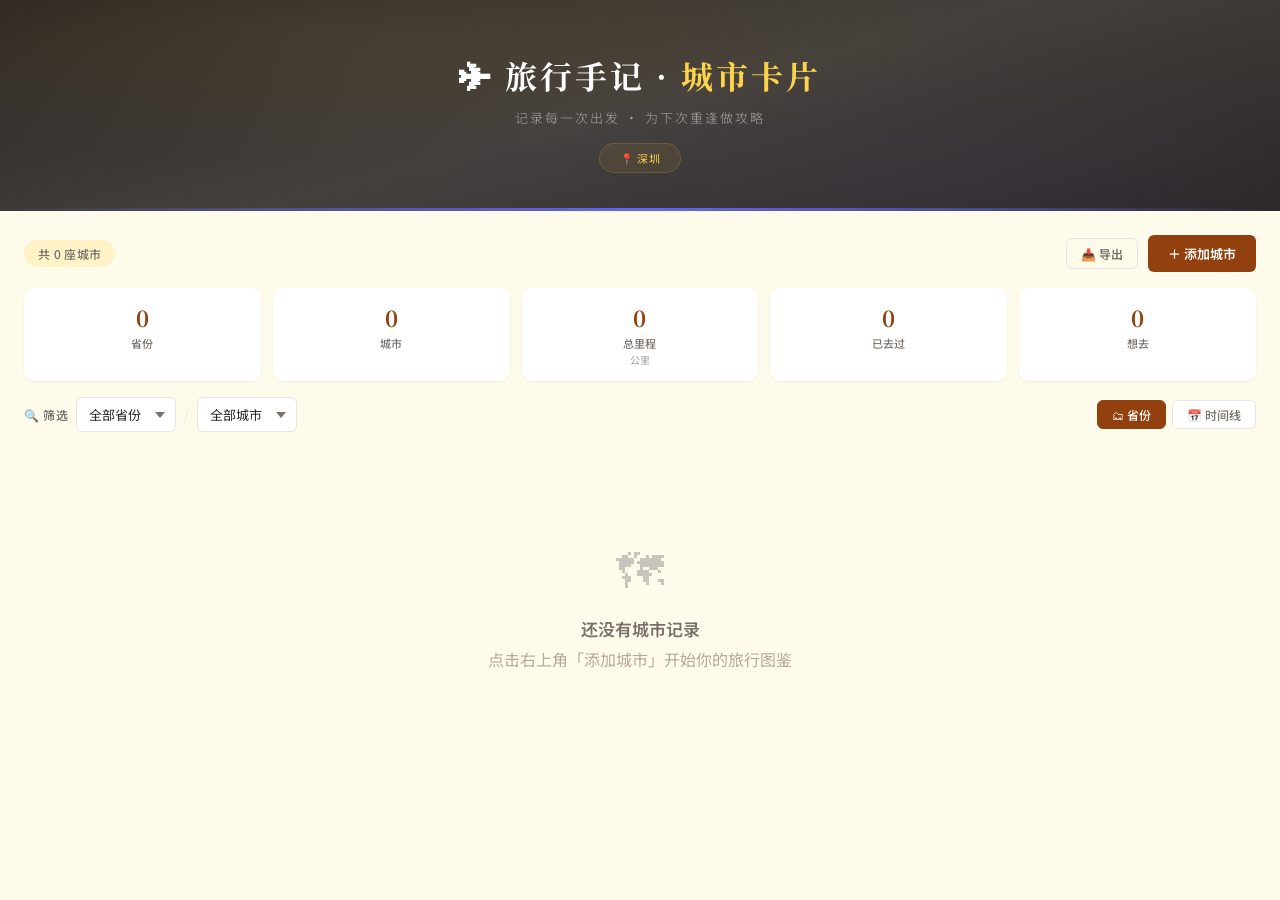
==== commit c76b4746: "fix: 移除地址等敏感信息显示，仅保留功能" ====
--- a/index.html
+++ b/index.html
@@ -203,7 +203,7 @@
 <div class="header">
   <h1>✈ 旅行手记 · <span>城市卡片</span></h1>
   <p class="sub">记录每一次出发 · 为下次重逢做攻略</p>
-  <span class="home-tag">📍 深圳 · 龙岗区坂田街道恒大都会广场</span>
+  <span class="home-tag">📍 深圳</span>
 </div>
 
 <!-- ===== Toolbar ===== -->
@@ -249,6 +249,36 @@
 
 <!-- ===== Toast ===== -->
 <div class="toast" id="toast"></div>
+
+<!-- ===== Detail Modal ===== -->
+<div class="modal-overlay" id="detailModal">
+  <div class="modal" style="max-width:500px;">
+    <div class="modal-head">
+      <span class="title" id="detailTitle">城市详情</span>
+      <button class="close-btn" onclick="closeDetailModal()">✕</button>
+    </div>
+    <div class="modal-body">
+      <div style="text-align:center;margin-bottom:20px;">
+        <div style="font-size:28px;font-weight:700;font-family:'Noto Serif SC',serif;color:var(--c1);" id="detailCity"></div>
+        <div id="detailStatus" style="margin-top:8px;"></div>
+      </div>
+      <div class="form-section-title">⭐ 评分</div>
+      <div style="display:flex;gap:6px;justify-content:center;padding:12px 0 20px;font-size:28px;" id="detailStars">
+        <button type="button" class="star" data-v="1" onclick="detailRating(1)" style="background:none;border:none;cursor:pointer;color:var(--bd);font-size:28px;transition:color .15s;">★</button>
+        <button type="button" class="star" data-v="2" onclick="detailRating(2)" style="background:none;border:none;cursor:pointer;color:var(--bd);font-size:28px;transition:color .15s;">★</button>
+        <button type="button" class="star" data-v="3" onclick="detailRating(3)" style="background:none;border:none;cursor:pointer;color:var(--bd);font-size:28px;transition:color .15s;">★</button>
+        <button type="button" class="star" data-v="4" onclick="detailRating(4)" style="background:none;border:none;cursor:pointer;color:var(--bd);font-size:28px;transition:color .15s;">★</button>
+        <button type="button" class="star" data-v="5" onclick="detailRating(5)" style="background:none;border:none;cursor:pointer;color:var(--bd);font-size:28px;transition:color .15s;">★</button>
+      </div>
+      <div class="form-section-title">📝 我的评价</div>
+      <textarea id="detailReview" placeholder="写一段你对这座城市的回忆或评价..." style="width:100%;padding:12px;border:1px solid var(--bd);border-radius:var(--r-sm);font-size:13px;font-family:inherit;background:var(--card);resize:vertical;min-height:100px;line-height:1.6;transition:border .2s;margin-top:6px;"></textarea>
+    </div>
+    <div class="modal-foot">
+      <button class="btn btn-secondary" onclick="closeDetailModal()">取消</button>
+      <button class="btn btn-primary" onclick="saveDetail()">💾 保存</button>
+    </div>
+  </div>
+</div>
 
 <!-- ===== Modal ===== -->
 <div class="modal-overlay" id="modal">
@@ -318,7 +348,7 @@
       </div>
 
       <div class="form-group">
-        <label>🚗 距离 · 深圳家 → 目的地市政府</label>
+        <label>🚗 距离</label>
         <textarea id="fDistance" placeholder="例：560公里（约6小时）" rows="1"></textarea>
       </div>
 
@@ -548,6 +578,8 @@
         if (migrated.length > 0) {
           cities = migrated.map(toCamelCase);
           localStorage.removeItem('travel_cities');
+          // Auto-migrate: old records without status default to been
+          cities.forEach(c => { if (!c.status) c.status = 'been'; });
           updateFilterDropdowns();
           updateStats();
           render();
@@ -558,6 +590,8 @@
       cities = [];
     } else {
       cities = data.map(toCamelCase);
+      // Auto-migrate old records
+      cities.forEach(c => { if (!c.status) c.status = 'been'; });
     }
   } catch (e) {
     console.error('Supabase load failed, trying localStorage fallback:', e);
@@ -570,7 +604,7 @@
           cityEn: c.cityEn || '', distance: c.distance || '',
           attractions: c.attractions || '', restaurants: c.restaurants || '',
           foods: c.foods || '', accommodation: c.accommodation || '', months: c.months || '',
-          status: c.status || 'want', rating: c.rating || 0
+          status: c.status || 'been', rating: c.rating || 0
         }));
         showToast('⚠ 云连接失败，已加载本地缓存数据');
       } catch(e2) { cities = []; }
@@ -759,12 +793,15 @@
       </div>
       <div class="card-body">
         <div class="info-block distance" style="display:flex;justify-content:space-between;align-items:center;">
-          <div>
-            <div class="label">🚗 <span class="route">深圳·坂田 → ${esc(c.city)}市政府</span></div>
+          <div style="flex:1;cursor:pointer;" onclick="openDetail(${i})">
+            <div class="label">🚗 <span class="route">→ ${esc(c.city)}</span></div>
             <div class="value">${esc(c.distance || '未记录')}</div>
           </div>
-          ${(c.rating||0) > 0 ? stars : ''}
+          <div style="cursor:pointer;text-align:right;" onclick="openDetail(${i})">
+            ${(c.rating||0) > 0 ? stars : '<span style="font-size:11px;color:var(--fg3);">点击评分</span>'}
+          </div>
         </div>
+        ${c.review ? `<div style="padding:10px 14px;background:var(--bg);border-radius:var(--r-md);font-size:12px;color:var(--fg2);line-height:1.6;font-style:italic;cursor:pointer;border:1px solid var(--bd);" onclick="openDetail(${i})">💬 ${esc(c.review)}</div>` : ''}
         <div class="info-grid">
           <div class="info-cell">
             <div class="label">🎯 景点</div>
@@ -793,26 +830,73 @@
 }
 
 function updateStats() {
-  const been = cities.filter(c => c.status === 'been');
-  const want = cities.filter(c => c.status === 'want');
-  const provinces = [...new Set(been.map(c => c.province))];
-  const totalKm = been.reduce((sum, c) => {
+  // 所有记录默认算去过的省份和城市
+  const provinces = [...new Set(cities.map(c => c.province))];
+  const totalKm = cities.reduce((sum, c) => {
     const m = (c.distance || '').match(/(\d+)/);
     return sum + (m ? parseInt(m[1]) : 0);
   }, 0);
+  const been = cities.filter(c => c.status !== 'want');
+  const want = cities.filter(c => c.status === 'want');
   document.getElementById('stProvince').textContent = provinces.length;
-  document.getElementById('stCity').textContent = been.length;
+  document.getElementById('stCity').textContent = cities.length;
   document.getElementById('stKm').textContent = totalKm >= 1000 ? (totalKm/1000).toFixed(1)+'k' : totalKm;
   document.getElementById('stBeen').textContent = been.length;
   document.getElementById('stWant').textContent = want.length;
   document.getElementById('statsBar').classList.add('show');
-  // Food rank
+  // Food rank — 所有城市的美食统计
   const foodCount = {};
-  been.forEach(c => (c.foods||'').split(/[,，、]/).filter(Boolean).forEach(f => { foodCount[f] = (foodCount[f]||0) + 1; }));
+  cities.forEach(c => (c.foods||'').split(/[,，、]/).filter(Boolean).forEach(f => { foodCount[f] = (foodCount[f]||0) + 1; }));
   const top = Object.entries(foodCount).sort((a,b) => b[1]-a[1]).slice(0,5);
   document.getElementById('foodRank').innerHTML = top.map(([f]) => `<span class="tag">${esc(f)}</span>`).join('');
 }
 
+// ===== Detail Modal =====
+let detailIndex = -1;
+
+function openDetail(i) {
+  detailIndex = i;
+  const c = cities[i];
+  document.getElementById('detailTitle').textContent = c.city;
+  document.getElementById('detailCity').textContent = c.province + ' · ' + c.city + (c.cityEn ? ' (' + c.cityEn + ')' : '');
+  document.getElementById('detailStatus').innerHTML = c.status === 'been' ? '<span class="status-tag been">✔ 已去过</span>' : '<span class="status-tag want">✨ 想去</span>';
+  document.getElementById('detailReview').value = c.review || '';
+  // Set stars
+  const r = c.rating || 0;
+  document.querySelectorAll('#detailStars .star').forEach((b, i) => { b.style.color = i < r ? '#D97706' : ''; });
+  document.getElementById('detailModal').classList.add('active');
+}
+
+function closeDetailModal() {
+  document.getElementById('detailModal').classList.remove('active');
+}
+
+function detailRating(v) {
+  document.querySelectorAll('#detailStars .star').forEach((b, i) => {
+    b.style.color = i < v ? '#D97706' : '';
+  });
+  // Store in temp
+  document.querySelector('#detailStars .star:last-child').dataset.v = v;
+}
+
+async function saveDetail() {
+  if (detailIndex < 0) return;
+  const c = cities[detailIndex];
+  // Read rating from stars
+  let rating = 0;
+  document.querySelectorAll('#detailStars .star').forEach(b => { if (b.style.color === 'rgb(217, 119, 6)' || b.style.color === '#D97706') rating = Math.max(rating, parseInt(b.dataset.v)); });
+  c.rating = rating;
+  c.review = document.getElementById('detailReview').value.trim();
+  try {
+    if (c.id) await supabaseUpdate(c.id, toSnakeCase(c));
+  } catch(e) { saveData(); }
+  updateStats();
+  render();
+  closeDetailModal();
+  showToast('✔ 已保存');
+}
+
+// ===== Render Places =====
 function renderPlaces(text, city) {
   const items = parseItems(text);
   if (items.length === 0) return '<span style="color:#b8a99a;font-size:13px;">未记录</span>';
@@ -1270,7 +1354,7 @@
   const text = cities.map(c => {
     const line = (field) => field || '未记录';
     let out = `【${c.province ? '[' + c.province + '] ' : ''}${c.city}${c.cityEn ? ' · ' + c.cityEn : ''}】\n`;
-    out += `距离 · 深圳→${c.city}市政府：${line(c.distance)}\n`;
+    out += `距离：${line(c.distance)}\n`;
     out += `景点：${line(c.attractions)}\n`;
     out += `餐饮：${line(c.restaurants)}\n`;
     out += `美食：${line(c.foods)}\n`;
